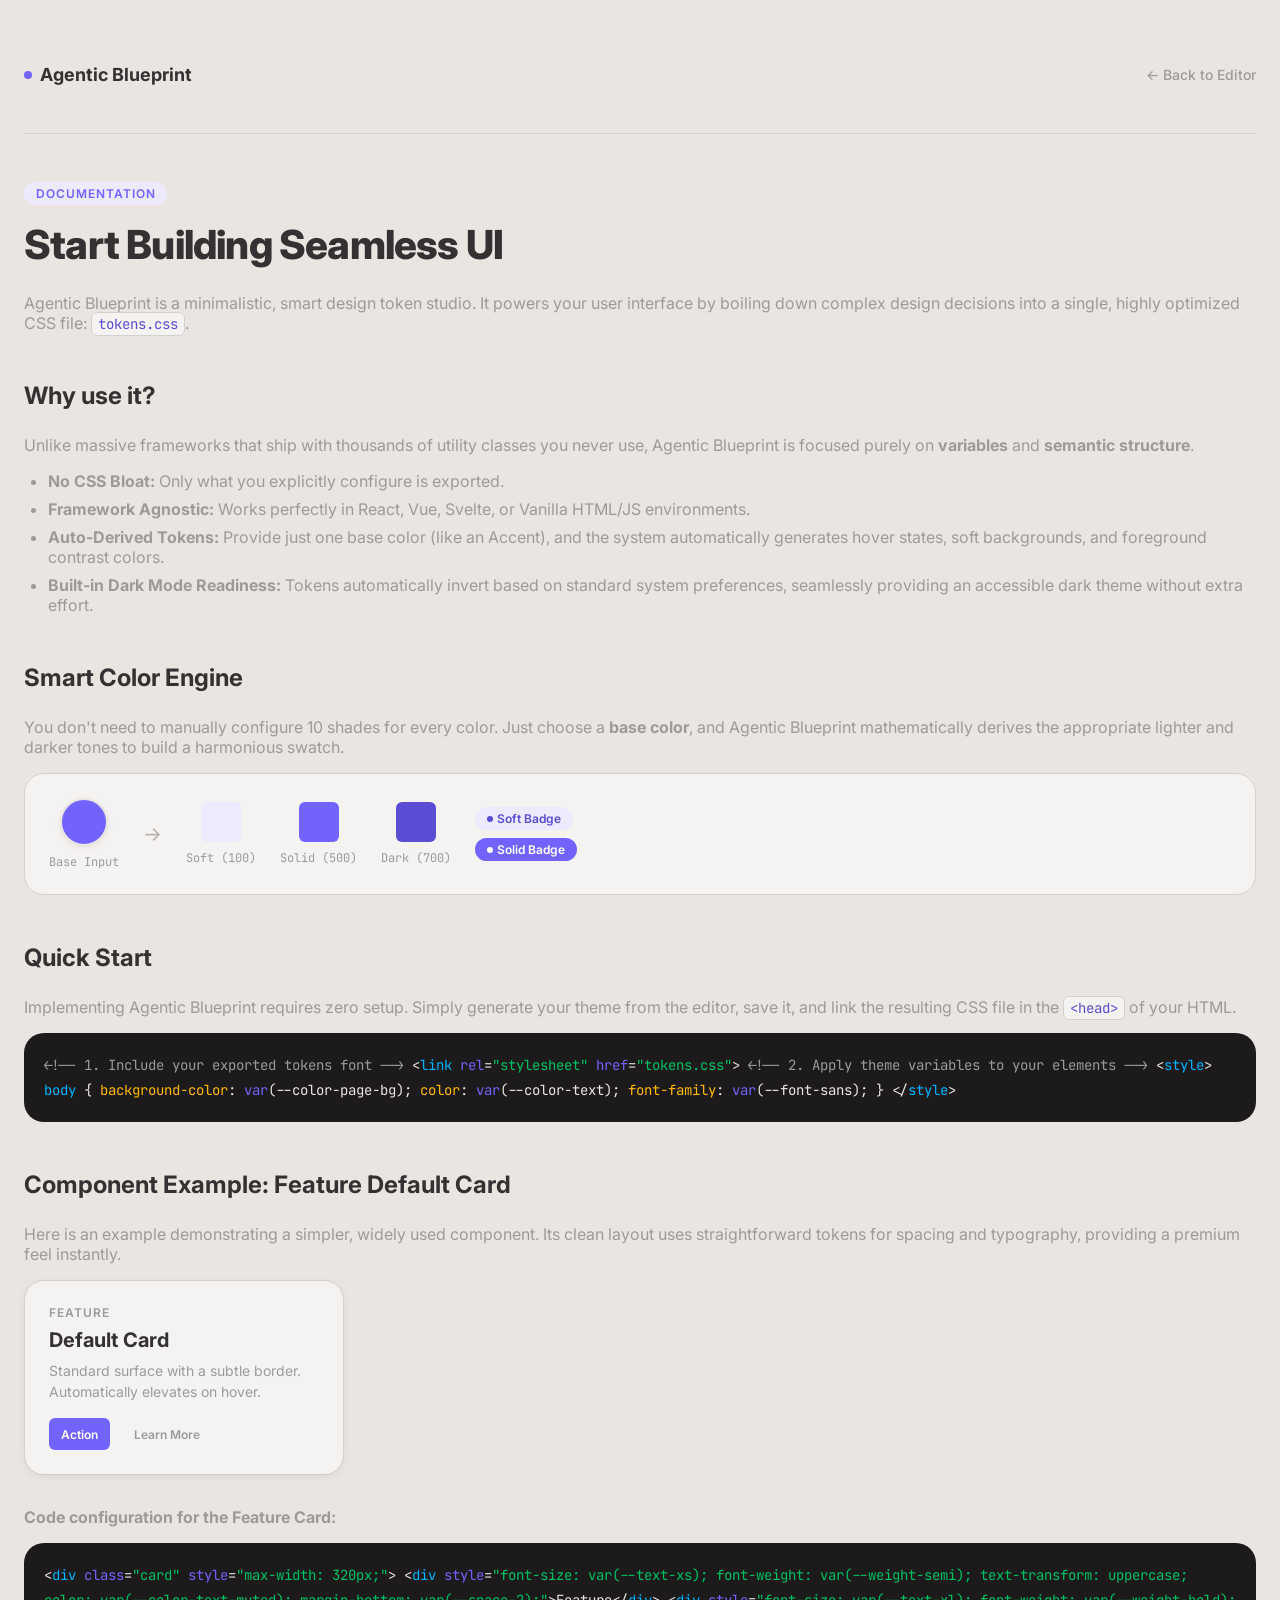
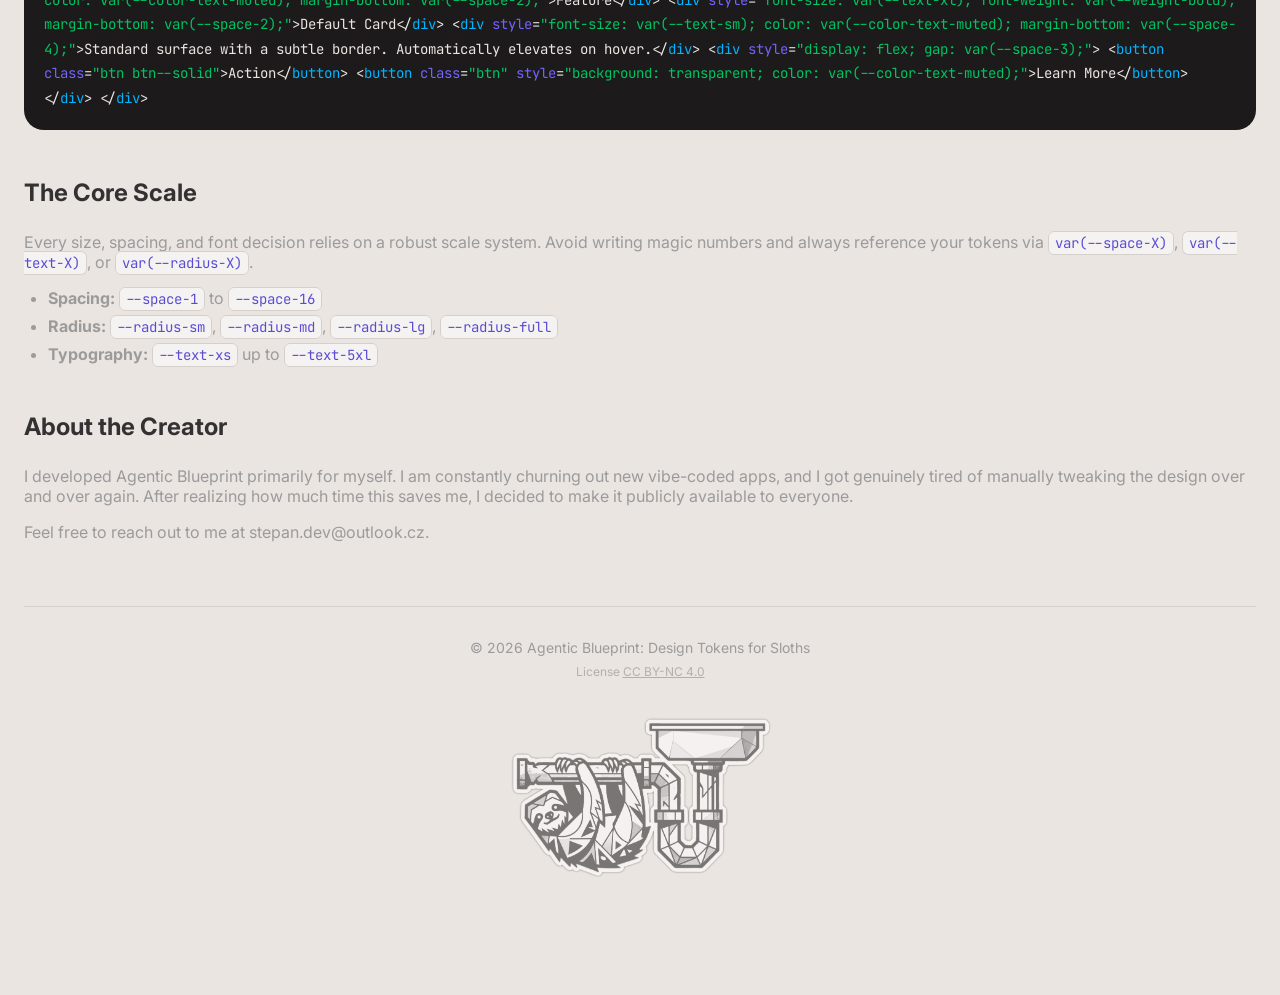
==== docs.html @ 652ee434 "Add files via upload docs" ====
<!DOCTYPE html>
<html lang="en">

<head>
    <meta charset="UTF-8">
    <link rel="icon" type="image/png" href="favicon.png">
    <meta name="viewport" content="width=device-width, initial-scale=1.0">
    <meta name="description"
        content="Official documentation for Agentic Blueprint. Learn how to confidently use tokens and build UI components rapidly.">
    <title>Documentation | Agentic Blueprint</title>
    <link rel="stylesheet" href="tokens.css">
    <link rel="preconnect" href="https://fonts.googleapis.com">
    <link rel="preconnect" href="https://fonts.gstatic.com" crossorigin>
    <link
        href="https://fonts.googleapis.com/css2?family=Inter:wght@400;500;600;700;800&family=JetBrains+Mono:wght@400;500&display=swap"
        rel="stylesheet">
    <style>
        body {
            margin: 0;
            padding: 0;
            background: var(--color-page-bg);
            color: var(--color-text);
            font-family: var(--font-sans);
            line-height: var(--leading-relaxed);
            -webkit-font-smoothing: antialiased;
        }

        .docs-page {
            max-width: var(--size-container-xl, 1200px);
            margin: 0 auto;
            padding: var(--space-10) var(--space-6) var(--space-16);
        }

        /* --- Header nav --- */
        .nav {
            display: flex;
            align-items: center;
            justify-content: space-between;
            padding: var(--space-6) 0 var(--space-12);
            border-bottom: var(--border-thin);
            margin-bottom: var(--space-12);
        }

        .nav__brand {
            font-size: var(--text-lg);
            font-weight: var(--weight-bold);
            display: flex;
            align-items: center;
            gap: var(--space-2);
            color: var(--color-text);
            text-decoration: none;
        }

        .nav__brand-dot {
            width: 8px;
            height: 8px;
            border-radius: 50%;
            background: var(--accent-500);
        }

        .nav__link {
            font-size: var(--text-sm);
            font-weight: var(--weight-medium);
            color: var(--color-text-muted);
            text-decoration: none;
            transition: var(--transition-colors);
        }

        .nav__link:hover {
            color: var(--color-text);
        }

        /* --- Typography --- */
        h1 {
            font-size: var(--text-4xl);
            font-weight: var(--weight-heavy);
            letter-spacing: var(--tracking-tight);
            line-height: var(--leading-tight);
            margin-bottom: var(--space-6);
        }

        h2 {
            font-size: var(--text-2xl);
            font-weight: var(--weight-bold);
            margin-top: var(--space-12);
            margin-bottom: var(--space-4);
            border-bottom: var(--border-light);
            padding-bottom: var(--space-2);
        }

        h3 {
            font-size: var(--text-lg);
            font-weight: var(--weight-semi);
            margin-top: var(--space-8);
            margin-bottom: var(--space-3);
        }

        p {
            font-size: var(--text-base);
            color: var(--color-text-muted);
            margin-bottom: var(--space-4);
        }

        code.inline {
            font-family: var(--font-mono);
            font-size: 0.875em;
            background: var(--color-surface, #F5F3F1);
            border: var(--border-thin);
            color: var(--accent-700);
            padding: 2px 6px;
            border-radius: var(--radius-sm);
        }

        ul {
            padding-left: var(--space-6);
            margin-bottom: var(--space-6);
            color: var(--color-text-muted);
        }

        li {
            margin-bottom: var(--space-2);
        }

        /* --- Code Block --- */
        .code-block {
            background: var(--gray-900, #171616);
            color: var(--gray-200, #EBE5E2);
            padding: var(--space-5);
            border-radius: var(--radius-lg);
            font-family: var(--font-mono);
            font-size: var(--text-sm);
            line-height: var(--leading-loose);
            overflow-x: auto;
            margin-bottom: var(--space-6);
        }

        .code-block .tag {
            color: var(--blue-500, #1461CC);
        }

        .code-block .attr {
            color: var(--accent-500);
        }

        .code-block .str {
            color: var(--green-500, #0E8047);
        }

        .code-block .css-var {
            color: var(--yellow-500, #F59700);
        }

        .code-block .cm {
            color: var(--gray-500, #8A8582);
        }

        /* --- Components --- */
        .card {
            background: var(--color-surface, #F5F3F1);
            border-radius: var(--radius-lg);
            border: var(--card-border-width, 1px) solid var(--card-border-color, var(--color-border));
            padding: var(--space-6);
            margin-bottom: var(--space-8);
            box-shadow: var(--elevation-2);
            transition: transform var(--duration-fast), box-shadow var(--duration-fast);
        }

        .card:hover {
            transform: translateY(-4px);
            box-shadow: var(--elevation-4);
        }

        .btn {
            display: inline-flex;
            align-items: center;
            justify-content: center;
            gap: var(--space-2);
            height: var(--size-btn-h, 40px);
            padding: 0 var(--space-6);
            font-size: var(--text-sm);
            font-weight: var(--weight-semi);
            border: none;
            border-radius: var(--radius-md);
            transition: var(--transition-colors);
            cursor: pointer;
            text-decoration: none;
        }

        .btn--solid {
            background: var(--accent-500);
            color: var(--accent-500-fg, #fff);
        }

        .btn--solid:hover {
            background: var(--accent-700);
            color: var(--accent-700-fg, #fff);
        }

        .badge {
            display: inline-flex;
            align-items: center;
            font-size: var(--text-xs);
            font-weight: var(--weight-semi);
            letter-spacing: var(--tracking-caps);
            text-transform: uppercase;
            color: var(--status-accent-fg);
            background: var(--status-accent-bg);
            padding: var(--space-1) var(--space-3);
            border-radius: var(--radius-full);
            margin-bottom: var(--space-4);
        }

        /* --- Footer --- */
        .footer {
            margin-top: var(--space-16);
            padding-top: var(--space-8);
            border-top: var(--border-thin);
            text-align: center;
        }

        .footer p {
            font-size: var(--text-sm);
            margin-bottom: 0px;
        }
    </style>
</head>

<body>
    <div class="docs-page">
        <!-- Navigation -->
        <nav class="nav">
            <a href="index.html" class="nav__brand">
                <span class="nav__brand-dot"></span> Agentic Blueprint
            </a>
            <a href="index.html" class="nav__link">← Back to Editor</a>
        </nav>

        <!-- Main Content -->
        <main>
            <span class="badge">Documentation</span>
            <h1>Start Building Seamless UI</h1>
            <p>
                Agentic Blueprint is a minimalistic, smart design token studio. It powers your user interface by boiling
                down complex design decisions into a single, highly optimized CSS file: <code
                    class="inline">tokens.css</code>.
            </p>

            <h2>Why use it?</h2>
            <p>Unlike massive frameworks that ship with thousands of utility classes you never use, Agentic Blueprint is
                focused purely on <strong>variables</strong> and <strong>semantic structure</strong>.</p>
            <ul>
                <li><strong>No CSS Bloat:</strong> Only what you explicitly configure is exported.</li>
                <li><strong>Framework Agnostic:</strong> Works perfectly in React, Vue, Svelte, or Vanilla HTML/JS
                    environments.</li>
                <li><strong>Auto-Derived Tokens:</strong> Provide just one base color (like an Accent), and the system
                    automatically generates hover states, soft backgrounds, and foreground contrast colors.</li>
                <li><strong>Built-in Dark Mode Readiness:</strong> Tokens automatically invert based on standard system
                    preferences, seamlessly providing an accessible dark theme without extra effort.</li>
            </ul>

            <h2>Smart Color Engine</h2>
            <p>You don't need to manually configure 10 shades for every color. Just choose a <strong>base
                    color</strong>, and Agentic Blueprint mathematically derives the appropriate lighter and darker
                tones to build a harmonious swatch.</p>

            <div
                style="display: flex; gap: var(--space-6); align-items: center; background: var(--color-surface, #F5F3F1); padding: var(--space-6); border-radius: var(--radius-lg); border: 1px solid var(--color-border); margin-bottom: var(--space-8); flex-wrap: wrap;">
                <div style="text-align: center;">
                    <div
                        style="width: 48px; height: 48px; border-radius: 50%; background: var(--accent-500); border: 2px solid var(--color-page-bg); box-shadow: var(--elevation-2); margin: 0 auto var(--space-2);">
                    </div>
                    <div
                        style="font-size: var(--text-xs); font-family: var(--font-mono); color: var(--color-text-muted);">
                        Base Input</div>
                </div>
                <div style="font-size: var(--text-xl); color: var(--color-text-subtle);">→</div>
                <div style="text-align: center;">
                    <div
                        style="width: 40px; height: 40px; border-radius: var(--radius-sm); background: var(--accent-100); margin: 0 auto var(--space-2);">
                    </div>
                    <div
                        style="font-size: var(--text-xs); font-family: var(--font-mono); color: var(--color-text-muted);">
                        Soft (100)</div>
                </div>
                <div style="text-align: center;">
                    <div
                        style="width: 40px; height: 40px; border-radius: var(--radius-sm); background: var(--accent-500); margin: 0 auto var(--space-2);">
                    </div>
                    <div
                        style="font-size: var(--text-xs); font-family: var(--font-mono); color: var(--color-text-muted);">
                        Solid (500)</div>
                </div>
                <div style="text-align: center;">
                    <div
                        style="width: 40px; height: 40px; border-radius: var(--radius-sm); background: var(--accent-700); margin: 0 auto var(--space-2);">
                    </div>
                    <div
                        style="font-size: var(--text-xs); font-family: var(--font-mono); color: var(--color-text-muted);">
                        Dark (700)</div>
                </div>
                <div
                    style="display: flex; flex-direction: column; justify-content: center; align-items: flex-start; gap: var(--space-2);">
                    <span class="badge"
                        style="background: var(--accent-100); color: var(--accent-700); margin-bottom: 0; text-transform: none; letter-spacing: normal;"><span
                            style="width:6px; height:6px; border-radius:50%; background:currentColor; margin-right:var(--space-1);"></span>Soft
                        Badge</span>
                    <span class="badge"
                        style="background: var(--accent-500); color: var(--accent-500-fg, #fff); margin-bottom: 0; text-transform: none; letter-spacing: normal;"><span
                            style="width:6px; height:6px; border-radius:50%; background:currentColor; margin-right:var(--space-1);"></span>Solid
                        Badge</span>
                </div>
            </div>

            <h2>Quick Start</h2>
            <p>Implementing Agentic Blueprint requires zero setup. Simply generate your theme from the editor, save it,
                and link the resulting CSS file in the <code class="inline">&lt;head&gt;</code> of your HTML.</p>

            <div class="code-block">
                <span class="cm">&lt;!-- 1. Include your exported tokens font --&gt;</span>
                &lt;<span class="tag">link</span> <span class="attr">rel</span>=<span class="str">"stylesheet"</span>
                <span class="attr">href</span>=<span class="str">"tokens.css"</span>&gt;

                <span class="cm">&lt;!-- 2. Apply theme variables to your elements --&gt;</span>
                &lt;<span class="tag">style</span>&gt;
                <span class="tag">body</span> {
                <span class="css-var">background-color</span>: <span class="attr">var</span>(--color-page-bg);
                <span class="css-var">color</span>: <span class="attr">var</span>(--color-text);
                <span class="css-var">font-family</span>: <span class="attr">var</span>(--font-sans);
                }
                &lt;/<span class="tag">style</span>&gt;
            </div>

            <h2>Component Example: Feature Default Card</h2>
            <p>Here is an example demonstrating a simpler, widely used component. Its clean layout uses straightforward
                tokens for spacing and typography, providing a premium feel instantly.</p>

            <div class="card" style="max-width: 320px;">
                <div
                    style="font-size: var(--text-xs); font-weight: var(--weight-semi); text-transform: uppercase; letter-spacing: var(--tracking-caps); color: var(--color-text-muted); margin-bottom: var(--space-2);">
                    Feature</div>
                <div style="font-size: var(--text-xl); font-weight: var(--weight-bold); margin-bottom: var(--space-2);">
                    Default Card</div>
                <div
                    style="font-size: var(--text-sm); color: var(--color-text-muted); margin-bottom: var(--space-4); line-height: var(--leading-normal);">
                    Standard surface with a subtle border. Automatically elevates on hover.</div>
                <div style="display: flex; gap: var(--space-3); align-items: center;">
                    <button class="btn btn--solid"
                        style="height: var(--size-sm, 32px); padding: 0 var(--space-3); font-size: var(--text-xs); border-radius: var(--radius-sm);">Action</button>
                    <button class="btn"
                        style="height: var(--size-sm, 32px); padding: 0 var(--space-3); font-size: var(--text-xs); border-radius: var(--radius-sm); background: transparent; color: var(--color-text-muted);">Learn
                        More</button>
                </div>
            </div>

            <p><strong>Code configuration for the Feature Card:</strong></p>
            <div class="code-block">
                &lt;<span class="tag">div</span> <span class="attr">class</span>=<span class="str">"card"</span> <span
                    class="attr">style</span>=<span class="str">"max-width: 320px;"</span>&gt;
                &lt;<span class="tag">div</span> <span class="attr">style</span>=<span class="str">"font-size:
                    var(--text-xs); font-weight: var(--weight-semi); text-transform: uppercase; color:
                    var(--color-text-muted); margin-bottom: var(--space-2);"</span>&gt;Feature&lt;/<span
                    class="tag">div</span>&gt;
                &lt;<span class="tag">div</span> <span class="attr">style</span>=<span class="str">"font-size:
                    var(--text-xl); font-weight: var(--weight-bold); margin-bottom: var(--space-2);"</span>&gt;Default
                Card&lt;/<span class="tag">div</span>&gt;
                &lt;<span class="tag">div</span> <span class="attr">style</span>=<span class="str">"font-size:
                    var(--text-sm); color: var(--color-text-muted); margin-bottom: var(--space-4);"</span>&gt;Standard
                surface with a subtle border. Automatically elevates on hover.&lt;/<span class="tag">div</span>&gt;
                &lt;<span class="tag">div</span> <span class="attr">style</span>=<span class="str">"display: flex; gap:
                    var(--space-3);"</span>&gt;
                &lt;<span class="tag">button</span> <span class="attr">class</span>=<span class="str">"btn
                    btn--solid"</span>&gt;Action&lt;/<span class="tag">button</span>&gt;
                &lt;<span class="tag">button</span> <span class="attr">class</span>=<span class="str">"btn"</span> <span
                    class="attr">style</span>=<span class="str">"background: transparent; color:
                    var(--color-text-muted);"</span>&gt;Learn More&lt;/<span class="tag">button</span>&gt;
                &lt;/<span class="tag">div</span>&gt;
                &lt;/<span class="tag">div</span>&gt;
            </div>

            <h2>The Core Scale</h2>
            <p>Every size, spacing, and font decision relies on a robust scale system. Avoid writing magic numbers and
                always reference your tokens via <code class="inline">var(--space-X)</code>, <code
                    class="inline">var(--text-X)</code>, or <code class="inline">var(--radius-X)</code>.</p>
            <ul>
                <li><strong>Spacing:</strong> <code class="inline">--space-1</code> to <code
                        class="inline">--space-16</code></li>
                <li><strong>Radius:</strong> <code class="inline">--radius-sm</code>, <code
                        class="inline">--radius-md</code>, <code class="inline">--radius-lg</code>, <code
                        class="inline">--radius-full</code></li>
                <li><strong>Typography:</strong> <code class="inline">--text-xs</code> up to <code
                        class="inline">--text-5xl</code></li>
            </ul>

            <h2>About the Creator</h2>
            <p>I developed Agentic Blueprint primarily for myself. I am constantly churning out new vibe-coded apps, and
                I got genuinely tired of manually tweaking the design over and over again. After realizing how much time
                this saves me, I decided to make it publicly available to everyone.</p>
            <p>Feel free to reach out to me at <a href="mailto:stepan.dev@outlook.cz">stepan.dev@outlook.cz</a>.</p>
        </main>

        <footer class="footer">
            <p>&copy; 2026 Agentic Blueprint: Design Tokens for Sloths</p>
            <p style="font-size: var(--text-xs); color: var(--color-text-subtle); margin-top: var(--space-2);">
                License <a href="https://creativecommons.org/licenses/by-nc/4.0/"
                    style="color: inherit; text-decoration: underline;">CC BY-NC 4.0</a>
            </p>
        </footer>

        <div
            style="display: flex; justify-content: center; align-items: center; padding: var(--space-8) 0 var(--space-12); opacity: 0.5;">
            <img src="logo_sticker.png" alt="Branding Logo"
                style="width: auto; max-width: 275px; height: auto; filter: grayscale(1);">
        </div>
    </div>
</body>

</html>
---- tokens.css ----
/* ============================================================
   tokens.css — Universal Design Token System v3.0
   ============================================================
   Single source of truth for every visual decision.
   Production-ready. Import this file first, then build on top.
   
   Structure:
     1. Color Primitives (neutral scale + accent + status)
     2. Semantic Colors (surfaces, text, borders)
     3. Interactive States (CTA, secondary, destructive, ghost)
     4. Status Variants (semantic: success, warning, error, info)
     5. Disabled States
     6. Typography
     7. Spacing (4px base grid)
     8. Geometry (radius, shadows, borders, elevation)
     9. Motion & Transitions
    10. Z-Index Scale
    11. Focus & Accessibility
    12. Size Scale (sm, md, lg)
    13. Containers
   ============================================================ */

:root {

  /* ==========================================================
     1. COLOR PRIMITIVES
     ========================================================== */

  /* Neutrals (warm-tinted, auto-derived from page background) */
  --gray-50:  #FAFAF9;
  --gray-100: #F5F3F1;
  --gray-200: #EBE5E2;
  --gray-300: #D6D0CD;
  --gray-400: #B5AFAC;
  --gray-500: #9B9B9B;
  --gray-600: #706D6C;
  --gray-700: #524F4E;
  --gray-800: #343132;
  --gray-900: #1C1A1B;

  /* Brand / Accent (auto-derived: 100 = tint, 500 = base, 700 = shade) */
  --accent-500: #7263FF;   --accent-100: #EEEAFD;   --accent-700: #5A4DD4;

  /* Status Primitives (auto-derived from base 500) */
  --blue-500:   #00B4FF;   --blue-100:   #E4F4FD;   --blue-700:   #0090CC;
  --green-500:  #00C461;   --green-100:  #E8F7EC;   --green-700:  #00994D;
  --yellow-500: #FFB905;   --yellow-100: #FFF8EB;   --yellow-700: #CC9400;
  --red-500:    #FF564A;   --red-100:    #FDF3F4;   --red-700:    #D63A30;

  /* ==========================================================
     2. SEMANTIC COLORS
     ========================================================== */

  /* Surfaces */
  --color-page-bg:        var(--gray-200);
  --color-surface:        var(--gray-100);
  --color-surface-raised: var(--gray-50);
  --color-surface-sunken: var(--gray-300);
  --color-overlay:        rgba(28, 26, 27, 0.45);

  /* Text — hierarchy: text > muted > subtle > disabled */
  --color-text:          var(--gray-800);
  --color-text-muted:    var(--gray-500);
  --color-text-subtle:   var(--gray-400);
  --color-text-disabled: var(--gray-400);
  --color-text-invert:   var(--gray-50);

  /* Borders — scale: light < default < strong */
  --color-border:        var(--gray-300);
  --color-border-light:  var(--gray-200);
  --color-border-strong: var(--gray-400);
  --color-border-focus:  var(--accent-500);

  /* ==========================================================
     3. INTERACTIVE STATES
     ========================================================== */

  /* Primary (CTA) — default / hover / active / disabled */
  --cta-bg:           var(--accent-100);
  --cta-fg:           var(--accent-500);
  --cta-hover-bg:     var(--accent-500);
  --cta-hover-fg:     var(--gray-50);
  --cta-active-bg:    var(--accent-700);
  --cta-active-fg:    var(--gray-50);
  --cta-disabled-bg:  var(--gray-200);
  --cta-disabled-fg:  var(--gray-400);

  /* Secondary — default / hover / active / disabled */
  --secondary-bg:           var(--gray-100);
  --secondary-fg:           var(--gray-800);
  --secondary-hover-bg:     var(--gray-300);
  --secondary-hover-fg:     var(--gray-800);
  --secondary-active-bg:    var(--gray-400);
  --secondary-active-fg:    var(--gray-900);
  --secondary-disabled-bg:  var(--gray-200);
  --secondary-disabled-fg:  var(--gray-400);

  /* Destructive — default / hover / active / disabled */
  --destructive-bg:           var(--red-100);
  --destructive-fg:           var(--red-500);
  --destructive-hover-bg:     var(--red-500);
  --destructive-hover-fg:     var(--gray-50);
  --destructive-active-bg:    var(--red-700);
  --destructive-active-fg:    var(--gray-50);
  --destructive-disabled-bg:  var(--gray-200);
  --destructive-disabled-fg:  var(--gray-400);

  /* Ghost — default / hover / active / disabled */
  --ghost-bg:           transparent;
  --ghost-fg:           var(--gray-600);
  --ghost-hover-bg:     var(--gray-200);
  --ghost-hover-fg:     var(--gray-800);
  --ghost-active-bg:    var(--gray-300);
  --ghost-active-fg:    var(--gray-900);
  --ghost-disabled-bg:  transparent;
  --ghost-disabled-fg:  var(--gray-400);

  /* Interactive surface (for table row hover, list hover etc.) */
  --color-hover-surface: var(--gray-100);

  /* ==========================================================
     4. STATUS VARIANTS (semantic naming)
     ========================================================== */

  /* Info */
  --color-info:         var(--blue-500);
  --color-info-soft:    var(--blue-100);
  --status-info-bg:     var(--blue-100);
  --status-info-fg:     var(--blue-500);

  /* Success */
  --color-success:      var(--green-500);
  --color-success-soft: var(--green-100);
  --status-success-bg:  var(--green-100);
  --status-success-fg:  var(--green-500);

  /* Warning */
  --color-warning:      var(--yellow-500);
  --color-warning-soft: var(--yellow-100);
  --status-warning-bg:  var(--yellow-100);
  --status-warning-fg:  var(--yellow-500);

  /* Error */
  --color-error:        var(--red-500);
  --color-error-soft:   var(--red-100);
  --status-error-bg:    var(--red-100);
  --status-error-fg:    var(--red-500);

  /* Accent (brand status) */
  --status-accent-bg:   var(--accent-100);
  --status-accent-fg:   var(--accent-500);

  /* Neutral status */
  --status-neutral-bg:  var(--gray-200);
  --status-neutral-fg:  var(--gray-700);

  /* ==========================================================
     5. DISABLED STATES (global)
     ========================================================== */

  --disabled-bg:      var(--gray-200);
  --disabled-fg:      var(--gray-400);
  --disabled-border:  var(--gray-300);
  --disabled-opacity: 0.5;

  /* ==========================================================
     6. TYPOGRAPHY
     ========================================================== */

  --font-sans:  'Inter', system-ui, -apple-system, sans-serif;
  --font-mono:  'JetBrains Mono', 'Fira Code', ui-monospace, monospace;

  /* Scale (modular — ~1.25 ratio) */
  --text-xs:      0.75rem;   /* 12px */
  --text-sm:      0.875rem;  /* 14px */
  --text-base:    1rem;      /* 16px */
  --text-lg:      1.125rem;  /* 18px */
  --text-xl:      1.25rem;   /* 20px */
  --text-2xl:     1.5rem;    /* 24px */
  --text-3xl:     2rem;      /* 32px */
  --text-4xl:     2.5rem;    /* 40px */
  --text-5xl:     3.5rem;    /* 56px */

  /* Line-heights */
  --leading-tight:  1.2;
  --leading-normal: 1.5;
  --leading-loose:  1.75;

  /* Weights */
  --weight-normal: 400;
  --weight-medium: 500;
  --weight-semi:   600;
  --weight-bold:   700;
  --weight-heavy:  800;

  /* Letter-spacing */
  --tracking-tight:  -0.02em;
  --tracking-normal:  0;
  --tracking-wide:    0.04em;
  --tracking-caps:    0.08em;

  /* ==========================================================
     7. SPACING (4px base grid system)
     ========================================================== */

  --space-0:  0px;
  --space-px: 1px;
  --space-1:  4px;    /* 1 unit */
  --space-2:  8px;    /* 2 units */
  --space-3:  12px;   /* 3 units */
  --space-4:  16px;   /* 4 units */
  --space-5:  20px;   /* 5 units */
  --space-6:  24px;   /* 6 units */
  --space-8:  32px;   /* 8 units */
  --space-10: 40px;   /* 10 units */
  --space-12: 48px;   /* 12 units */
  --space-16: 64px;   /* 16 units */
  --space-20: 80px;   /* 20 units */

  /* ==========================================================
     8. GEOMETRY
     ========================================================== */

  /* Border-radius */
  --radius-sm:   6px;
  --radius-md:   12px;
  --radius-lg:   20px;
  --radius-xl:   28px;
  --radius-full: 999px;

  /* Border widths */
  --border-width-thin:   1px;
  --border-width-medium: 2px;
  --border-width-thick:  3px;

  /* Composed borders */
  --border-thin:   var(--border-width-thin) solid var(--color-border);
  --border-light:  var(--border-width-thin) solid var(--color-border-light);
  --border-strong: var(--border-width-thin) solid var(--color-border-strong);

  /* Card borders */
  --card-border-width: 1px;
  --card-border-color: var(--color-border);

  /* Shadows (raw) */
  --shadow-xs:  0 1px 2px rgba(52,49,50,0.05);
  --shadow-sm:  0 2px 6px rgba(52,49,50,0.07);
  --shadow-md:  0 4px 12px rgba(52,49,50,0.08);
  --shadow-lg:  0 10px 30px rgba(52,49,50,0.10);
  --shadow-xl:  0 20px 40px rgba(52,49,50,0.12);

  /* Semantic elevation (maps to shadows) */
  --elevation-0: none;                      /* flush   — flat cards, sunken */
  --elevation-1: var(--shadow-xs);          /* resting — default cards      */
  --elevation-2: var(--shadow-sm);          /* raised  — raised cards       */
  --elevation-3: var(--shadow-md);          /* hover   — card hover         */
  --elevation-4: var(--shadow-lg);          /* overlay — dropdowns, popover */
  --elevation-5: var(--shadow-xl);          /* modal   — dialogs, modals    */

  /* ==========================================================
     9. MOTION & TRANSITIONS
     ========================================================== */

  --duration-instant: 0ms;
  --duration-fast:    120ms;
  --duration-normal:  200ms;
  --duration-slow:    350ms;
  --ease-default:     cubic-bezier(0.4, 0, 0.2, 1);
  --ease-spring:      cubic-bezier(0.34, 1.56, 0.64, 1);
  --ease-in:          cubic-bezier(0.4, 0, 1, 1);
  --ease-out:         cubic-bezier(0, 0, 0.2, 1);

  --transition-colors:    color var(--duration-normal) var(--ease-default),
                          background-color var(--duration-normal) var(--ease-default),
                          border-color var(--duration-normal) var(--ease-default);
  --transition-opacity:   opacity var(--duration-normal) var(--ease-default);
  --transition-transform: transform var(--duration-normal) var(--ease-default);
  --transition-shadow:    box-shadow var(--duration-normal) var(--ease-default);
  --transition-all:       all var(--duration-normal) var(--ease-default);

  /* ==========================================================
     10. Z-INDEX SCALE
     ========================================================== */

  /* Usage hierarchy (enforced):
     base    → default content flow
     raised  → sticky elements, cards on hover
     dropdown→ dropdowns, popovers, select menus
     sticky  → sticky headers, sidebars
     overlay → overlay backdrop
     modal   → modal dialogs
     toast   → toast notifications (always on top) */
  --z-base:     0;
  --z-raised:   10;
  --z-dropdown: 100;
  --z-sticky:   200;
  --z-overlay:  300;
  --z-modal:    400;
  --z-toast:    500;

  /* ==========================================================
     11. FOCUS & ACCESSIBILITY
     ========================================================== */

  --focus-ring:       0 0 0 2px var(--accent-500);
  --focus-ring-inset: inset 0 0 0 2px var(--accent-500);
  --focus-ring-error: 0 0 0 2px var(--color-error);

  /* ==========================================================
     12. SIZE SCALE (component sizing: sm, md, lg)
     ========================================================== */

  --size-sm:  32px;   /* compact buttons, inputs */
  --size-md:  44px;   /* default buttons, inputs (touch target) */
  --size-lg:  52px;   /* large buttons, inputs  */

  --size-input-h:  var(--size-md);
  --size-btn-h:    var(--size-md);
  --size-icon-sm:  16px;
  --size-icon:     20px;
  --size-icon-lg:  24px;
  --size-avatar-sm: 28px;
  --size-avatar:    40px;
  --size-avatar-lg: 56px;

  /* ==========================================================
     13. CONTAINERS
     ========================================================== */

  --size-container-sm: 640px;
  --size-container-md: 768px;
  --size-container-lg: 1024px;
  --size-container-xl: 1280px;
}


/* ============================================================
   GLOBAL RESET
   ============================================================ */

html {
  font-size: 16px;
  box-sizing: border-box;
  -webkit-text-size-adjust: 100%;
  scroll-behavior: smooth;
  scroll-padding-top: 40px;
}

*, *::before, *::after {
  box-sizing: inherit;
  margin: 0;
  padding: 0;
}

body {
  font-family: var(--font-sans);
  font-size: var(--text-base);
  font-weight: var(--weight-normal);
  line-height: var(--leading-normal);
  color: var(--color-text);
  background-color: var(--color-page-bg);
  -webkit-font-smoothing: antialiased;
  -moz-osx-font-smoothing: grayscale;
}

img, video, svg { display: block; max-width: 100%; }
a { color: inherit; text-decoration: none; }
button { cursor: pointer; font: inherit; }
input, textarea, select { font: inherit; }

/* Focus-visible for keyboard navigation only */
:focus-visible {
  outline: none;
  box-shadow: var(--focus-ring);
}

:focus:not(:focus-visible) {
  outline: none;
}
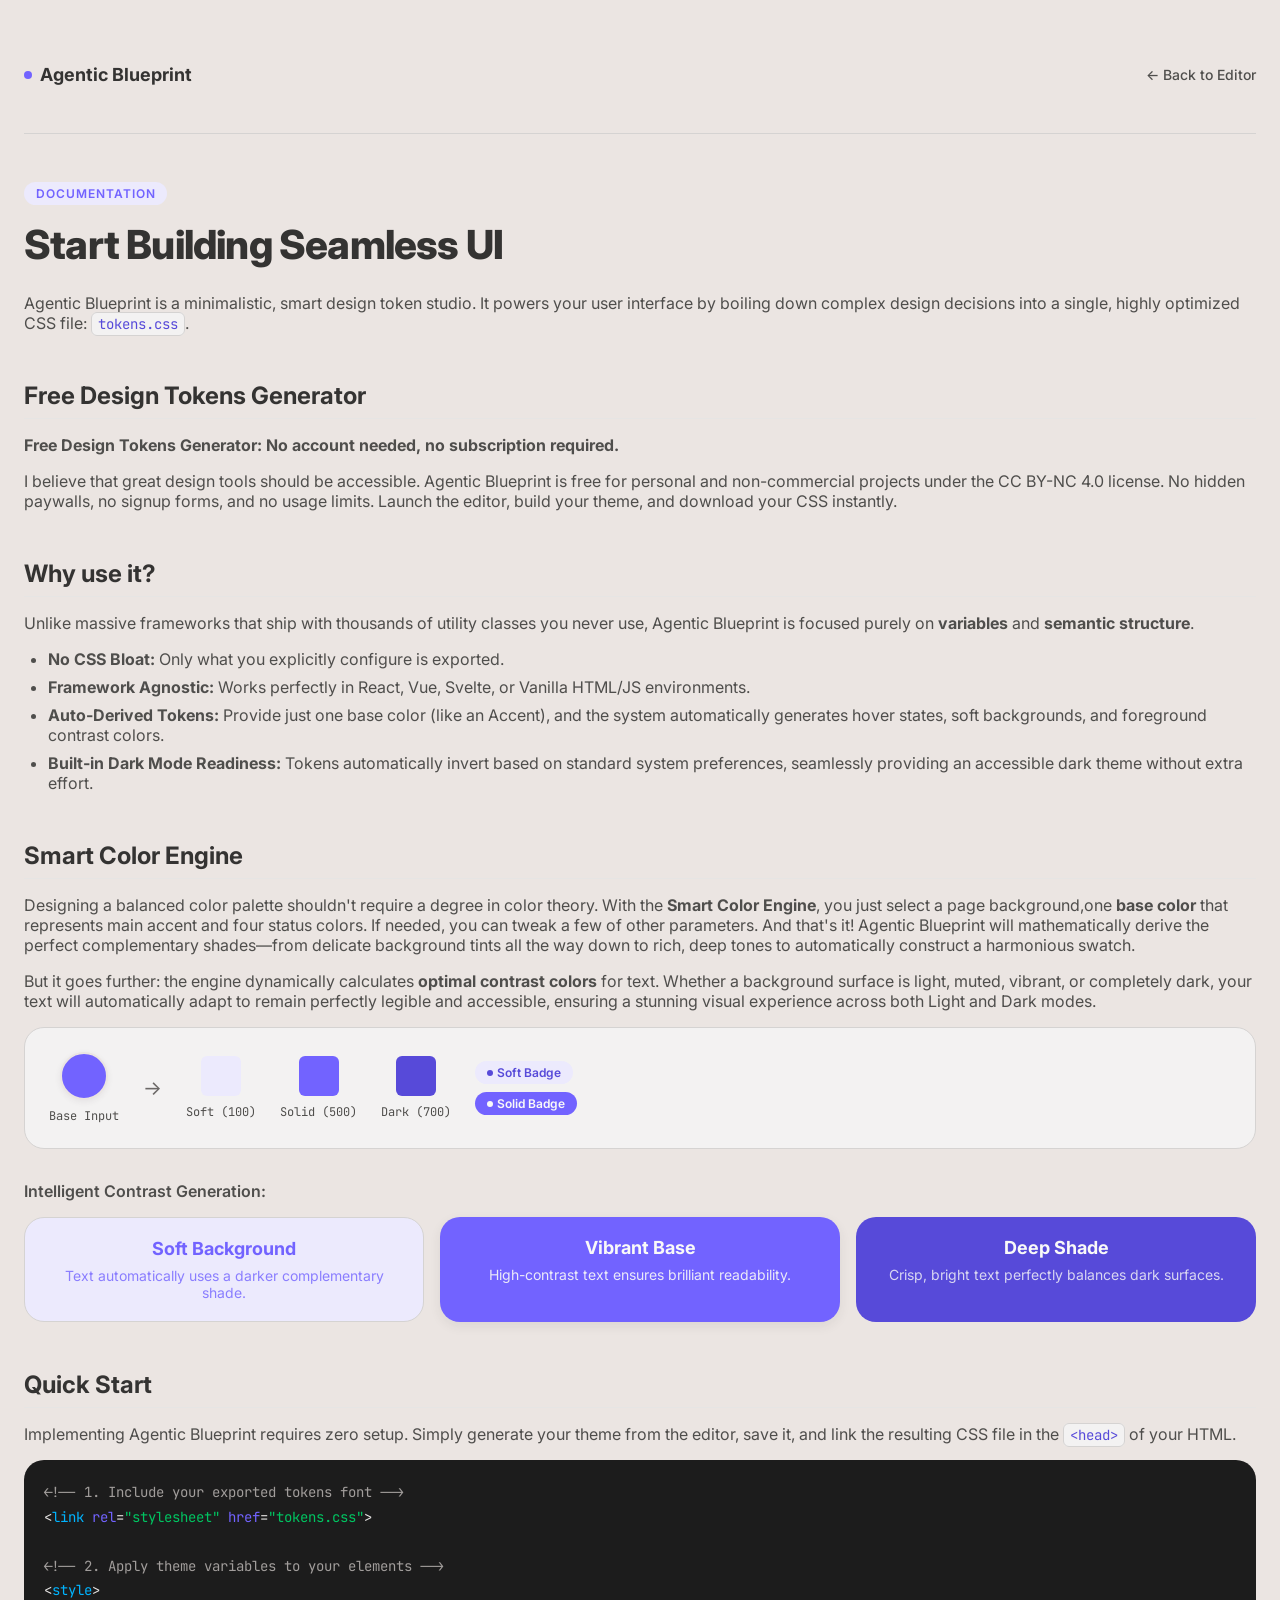
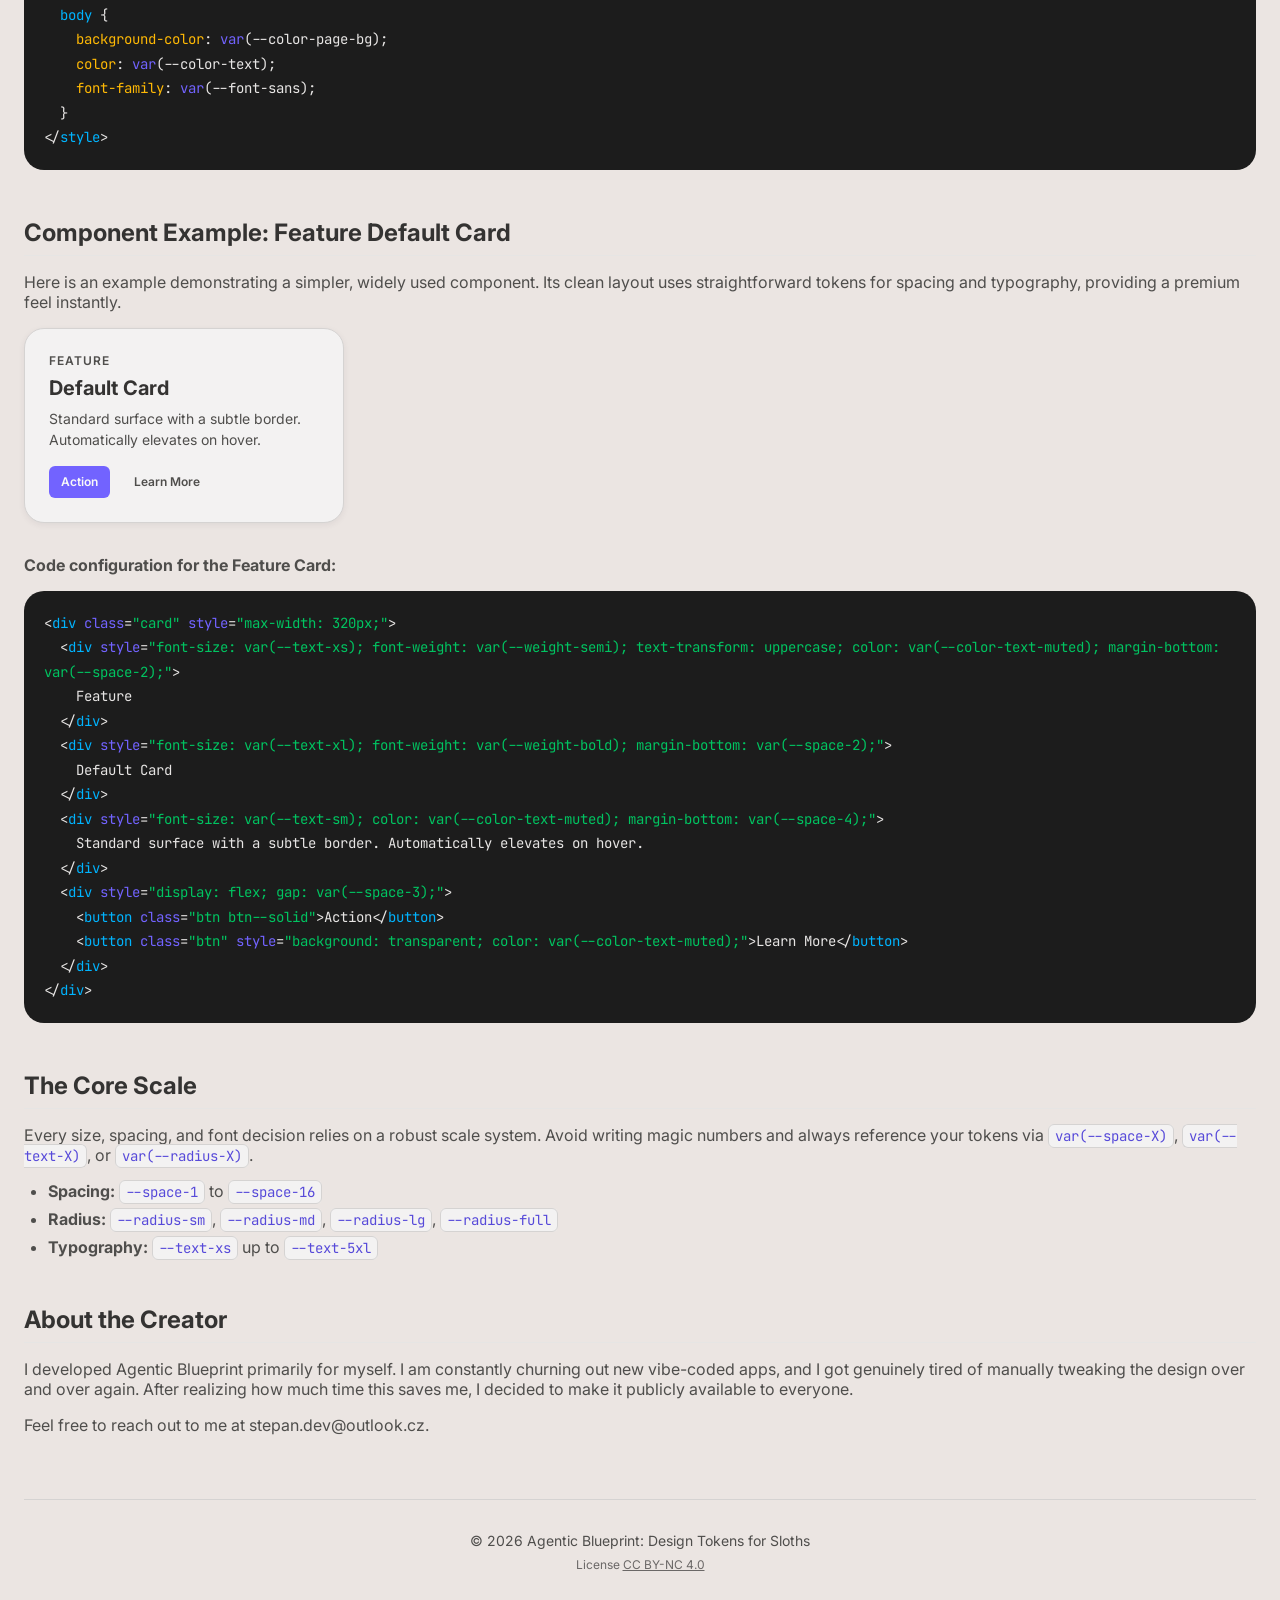
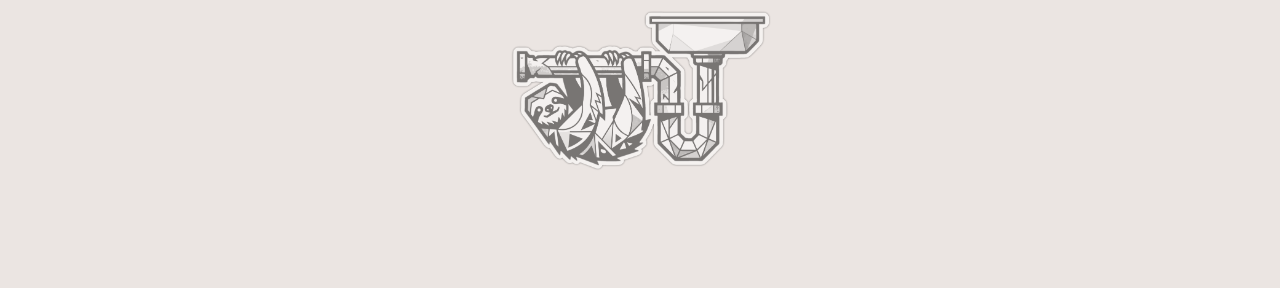
==== commit 5d46aabd: "Add files via upload updated docs to be more extensive, updated main page to clearly state that this" ====
--- a/docs.html
+++ b/docs.html
@@ -132,6 +132,7 @@
             line-height: var(--leading-loose);
             overflow-x: auto;
             margin-bottom: var(--space-6);
+            white-space: pre-wrap;
         }
 
         .code-block .tag {
@@ -245,6 +246,15 @@
                     class="inline">tokens.css</code>.
             </p>
 
+            <h2 id="free">Free Design Tokens Generator</h2>
+            <p>
+                <strong>Free Design Tokens Generator: No account needed, no subscription required.</strong>
+            </p>
+            <p>
+                I believe that great design tools should be accessible. Agentic Blueprint is free for personal and non-commercial projects under the CC BY-NC 4.0 license.
+                No hidden paywalls, no signup forms, and no usage limits. Launch the editor, build your theme, and download your CSS instantly.
+            </p>
+
             <h2>Why use it?</h2>
             <p>Unlike massive frameworks that ship with thousands of utility classes you never use, Agentic Blueprint is
                 focused purely on <strong>variables</strong> and <strong>semantic structure</strong>.</p>
@@ -259,9 +269,19 @@
             </ul>
 
             <h2>Smart Color Engine</h2>
-            <p>You don't need to manually configure 10 shades for every color. Just choose a <strong>base
-                    color</strong>, and Agentic Blueprint mathematically derives the appropriate lighter and darker
-                tones to build a harmonious swatch.</p>
+            <p>
+                Designing a balanced color palette shouldn't require a degree in color theory. With the <b>Smart Color
+                Engine</b>, you just select a page background,one <strong>base color</strong> that represents main
+                accent and four status colors. If needed, you can tweak a few of other parameters. And that's it!
+                Agentic Blueprint will mathematically derive the perfect complementary shades—from delicate background
+                tints all the way down to rich, deep tones to automatically construct a harmonious swatch.
+            </p>
+            <p>
+                But it goes further: the engine dynamically calculates <strong>optimal contrast colors</strong> for
+                text. Whether a background surface is light, muted, vibrant, or completely dark, your text will
+                automatically adapt to remain perfectly legible and accessible, ensuring a stunning visual experience
+                across both Light and Dark modes.
+            </p>
 
             <div
                 style="display: flex; gap: var(--space-6); align-items: center; background: var(--color-surface, #F5F3F1); padding: var(--space-6); border-radius: var(--radius-lg); border: 1px solid var(--color-border); margin-bottom: var(--space-8); flex-wrap: wrap;">
@@ -311,24 +331,46 @@
                 </div>
             </div>
 
+            <p style="font-weight: var(--weight-semi); margin-bottom: var(--space-4);">Intelligent Contrast Generation:
+            </p>
+            <div
+                style="display: grid; grid-template-columns: repeat(auto-fit, minmax(180px, 1fr)); gap: var(--space-4); margin-bottom: var(--space-8);">
+                <div
+                    style="background: var(--accent-100); color: var(--accent-100-fg, var(--accent-800)); padding: var(--space-5); border-radius: var(--radius-lg); display: flex; flex-direction: column; gap: var(--space-2); text-align: center; border: 1px solid var(--color-border, transparent);">
+                    <div style="font-weight: var(--weight-bold); font-size: var(--text-lg);">Soft Background</div>
+                    <div style="font-size: var(--text-sm); opacity: 0.8;">Text automatically uses a darker complementary
+                        shade.</div>
+                </div>
+                <div
+                    style="background: var(--accent-500); color: var(--accent-500-fg, #fff); padding: var(--space-5); border-radius: var(--radius-lg); display: flex; flex-direction: column; gap: var(--space-2); text-align: center; box-shadow: var(--elevation-3);">
+                    <div style="font-weight: var(--weight-bold); font-size: var(--text-lg);">Vibrant Base</div>
+                    <div style="font-size: var(--text-sm); opacity: 0.9;">High-contrast text ensures brilliant
+                        readability.</div>
+                </div>
+                <div
+                    style="background: var(--accent-700); color: var(--accent-700-fg, #fff); padding: var(--space-5); border-radius: var(--radius-lg); display: flex; flex-direction: column; gap: var(--space-2); text-align: center;">
+                    <div style="font-weight: var(--weight-bold); font-size: var(--text-lg);">Deep Shade</div>
+                    <div style="font-size: var(--text-sm); opacity: 0.8;">Crisp, bright text perfectly balances dark
+                        surfaces.</div>
+                </div>
+            </div>
+
             <h2>Quick Start</h2>
             <p>Implementing Agentic Blueprint requires zero setup. Simply generate your theme from the editor, save it,
                 and link the resulting CSS file in the <code class="inline">&lt;head&gt;</code> of your HTML.</p>
 
-            <div class="code-block">
-                <span class="cm">&lt;!-- 1. Include your exported tokens font --&gt;</span>
-                &lt;<span class="tag">link</span> <span class="attr">rel</span>=<span class="str">"stylesheet"</span>
-                <span class="attr">href</span>=<span class="str">"tokens.css"</span>&gt;
-
-                <span class="cm">&lt;!-- 2. Apply theme variables to your elements --&gt;</span>
-                &lt;<span class="tag">style</span>&gt;
-                <span class="tag">body</span> {
-                <span class="css-var">background-color</span>: <span class="attr">var</span>(--color-page-bg);
-                <span class="css-var">color</span>: <span class="attr">var</span>(--color-text);
-                <span class="css-var">font-family</span>: <span class="attr">var</span>(--font-sans);
-                }
-                &lt;/<span class="tag">style</span>&gt;
-            </div>
+            <div class="code-block"><span class="cm">&lt;!-- 1. Include your exported tokens font --&gt;</span>
+&lt;<span class="tag">link</span> <span class="attr">rel</span>=<span class="str">"stylesheet"</span> <span class="attr">href</span>=<span class="str">"tokens.css"</span>&gt;
+
+<span class="cm">&lt;!-- 2. Apply theme variables to your elements --&gt;</span>
+&lt;<span class="tag">style</span>&gt;
+  <span class="tag">body</span> {
+    <span class="css-var">background-color</span>: <span class="attr">var</span>(--color-page-bg);
+    <span class="css-var">color</span>: <span class="attr">var</span>(--color-text);
+    <span class="css-var">font-family</span>: <span class="attr">var</span>(--font-sans);
+  }
+&lt;/<span class="tag">style</span>&gt;</div>
+
 
             <h2>Component Example: Feature Default Card</h2>
             <p>Here is an example demonstrating a simpler, widely used component. Its clean layout uses straightforward
@@ -353,29 +395,22 @@
             </div>
 
             <p><strong>Code configuration for the Feature Card:</strong></p>
-            <div class="code-block">
-                &lt;<span class="tag">div</span> <span class="attr">class</span>=<span class="str">"card"</span> <span
-                    class="attr">style</span>=<span class="str">"max-width: 320px;"</span>&gt;
-                &lt;<span class="tag">div</span> <span class="attr">style</span>=<span class="str">"font-size:
-                    var(--text-xs); font-weight: var(--weight-semi); text-transform: uppercase; color:
-                    var(--color-text-muted); margin-bottom: var(--space-2);"</span>&gt;Feature&lt;/<span
-                    class="tag">div</span>&gt;
-                &lt;<span class="tag">div</span> <span class="attr">style</span>=<span class="str">"font-size:
-                    var(--text-xl); font-weight: var(--weight-bold); margin-bottom: var(--space-2);"</span>&gt;Default
-                Card&lt;/<span class="tag">div</span>&gt;
-                &lt;<span class="tag">div</span> <span class="attr">style</span>=<span class="str">"font-size:
-                    var(--text-sm); color: var(--color-text-muted); margin-bottom: var(--space-4);"</span>&gt;Standard
-                surface with a subtle border. Automatically elevates on hover.&lt;/<span class="tag">div</span>&gt;
-                &lt;<span class="tag">div</span> <span class="attr">style</span>=<span class="str">"display: flex; gap:
-                    var(--space-3);"</span>&gt;
-                &lt;<span class="tag">button</span> <span class="attr">class</span>=<span class="str">"btn
-                    btn--solid"</span>&gt;Action&lt;/<span class="tag">button</span>&gt;
-                &lt;<span class="tag">button</span> <span class="attr">class</span>=<span class="str">"btn"</span> <span
-                    class="attr">style</span>=<span class="str">"background: transparent; color:
-                    var(--color-text-muted);"</span>&gt;Learn More&lt;/<span class="tag">button</span>&gt;
-                &lt;/<span class="tag">div</span>&gt;
-                &lt;/<span class="tag">div</span>&gt;
-            </div>
+            <div class="code-block">&lt;<span class="tag">div</span> <span class="attr">class</span>=<span class="str">"card"</span> <span class="attr">style</span>=<span class="str">"max-width: 320px;"</span>&gt;
+  &lt;<span class="tag">div</span> <span class="attr">style</span>=<span class="str">"font-size: var(--text-xs); font-weight: var(--weight-semi); text-transform: uppercase; color: var(--color-text-muted); margin-bottom: var(--space-2);"</span>&gt;
+    Feature
+  &lt;/<span class="tag">div</span>&gt;
+  &lt;<span class="tag">div</span> <span class="attr">style</span>=<span class="str">"font-size: var(--text-xl); font-weight: var(--weight-bold); margin-bottom: var(--space-2);"</span>&gt;
+    Default Card
+  &lt;/<span class="tag">div</span>&gt;
+  &lt;<span class="tag">div</span> <span class="attr">style</span>=<span class="str">"font-size: var(--text-sm); color: var(--color-text-muted); margin-bottom: var(--space-4);"</span>&gt;
+    Standard surface with a subtle border. Automatically elevates on hover.
+  &lt;/<span class="tag">div</span>&gt;
+  &lt;<span class="tag">div</span> <span class="attr">style</span>=<span class="str">"display: flex; gap: var(--space-3);"</span>&gt;
+    &lt;<span class="tag">button</span> <span class="attr">class</span>=<span class="str">"btn btn--solid"</span>&gt;Action&lt;/<span class="tag">button</span>&gt;
+    &lt;<span class="tag">button</span> <span class="attr">class</span>=<span class="str">"btn"</span> <span class="attr">style</span>=<span class="str">"background: transparent; color: var(--color-text-muted);"</span>&gt;Learn More&lt;/<span class="tag">button</span>&gt;
+  &lt;/<span class="tag">div</span>&gt;
+&lt;/<span class="tag">div</span>&gt;</div>
+
 
             <h2>The Core Scale</h2>
             <p>Every size, spacing, and font decision relies on a robust scale system. Avoid writing magic numbers and
--- a/tokens.css
+++ b/tokens.css
@@ -1,22 +1,21 @@
 /* ============================================================
-   tokens.css — Universal Design Token System v3.0
+   tokens.css — Generated by Agentic Blueprint v3.1
    ============================================================
-   Single source of truth for every visual decision.
-   Production-ready. Import this file first, then build on top.
+   Production-ready design token system.
    
    Structure:
-     1. Color Primitives (neutral scale + accent + status)
-     2. Semantic Colors (surfaces, text, borders)
-     3. Interactive States (CTA, secondary, destructive, ghost)
-     4. Status Variants (semantic: success, warning, error, info)
+     1. Color Primitives
+     2. Semantic Colors
+     3. Interactive States (full: default/hover/active/disabled)
+     4. Status Variants (semantic naming)
      5. Disabled States
      6. Typography
-     7. Spacing (4px base grid)
+     7. Spacing (4px grid)
      8. Geometry (radius, shadows, borders, elevation)
      9. Motion & Transitions
     10. Z-Index Scale
     11. Focus & Accessibility
-    12. Size Scale (sm, md, lg)
+    12. Size Scale (sm/md/lg)
     13. Containers
    ============================================================ */
 
@@ -26,49 +25,76 @@
      1. COLOR PRIMITIVES
      ========================================================== */
 
-  /* Neutrals (warm-tinted, auto-derived from page background) */
-  --gray-50:  #FAFAF9;
-  --gray-100: #F5F3F1;
-  --gray-200: #EBE5E2;
-  --gray-300: #D6D0CD;
-  --gray-400: #B5AFAC;
-  --gray-500: #9B9B9B;
-  --gray-600: #706D6C;
-  --gray-700: #524F4E;
-  --gray-800: #343132;
-  --gray-900: #1C1A1B;
-
-  /* Brand / Accent (auto-derived: 100 = tint, 500 = base, 700 = shade) */
-  --accent-500: #7263FF;   --accent-100: #EEEAFD;   --accent-700: #5A4DD4;
-
-  /* Status Primitives (auto-derived from base 500) */
-  --blue-500:   #00B4FF;   --blue-100:   #E4F4FD;   --blue-700:   #0090CC;
-  --green-500:  #00C461;   --green-100:  #E8F7EC;   --green-700:  #00994D;
-  --yellow-500: #FFB905;   --yellow-100: #FFF8EB;   --yellow-700: #CC9400;
-  --red-500:    #FF564A;   --red-100:    #FDF3F4;   --red-700:    #D63A30;
+  /* Neutrals */
+  --gray-50:  #f9f9f8;
+  --gray-100: #f3f2f2;
+  --gray-200: #e7e5e4;
+  --gray-300: #d5d3d2;
+  --gray-400: #b5b2b0;
+  --gray-500: #a19d9b;
+  --gray-600: #736f6e;
+  --gray-700: #565453;
+  --gray-800: #343332;
+  --gray-900: #1c1c1c;
+
+  /* Accent */
+  --accent-500: #7263FF;   --accent-100: #eceafd;   --accent-700: #574ad9;
+
+  /* Info (Blue) */
+  --blue-500:   #00B4FF;   --blue-100:   #eaf7fd;   --blue-700:   #2585ad;
+
+  /* Success (Green) */
+  --green-500:  #00C461;   --green-100:  #eafdf3;   --green-700:  #1c8550;
+
+  /* Warning (Yellow) */
+  --yellow-500: #FFB905;   --yellow-100: #fdf8ea;   --yellow-700: #b08925;
+
+  /* Error (Red) */
+  --red-500:    #FF564A;   --red-100:    #fdecea;   --red-700:    #d54339;
+
+  /* Contrast-aware foregrounds */
+  --accent-100-fg: #7263FF;
+  --accent-500-fg: #f9f9f8;
+  --accent-700-fg: #f9f9f8;
+
+  --blue-100-fg:   #00B4FF;
+  --blue-500-fg:   #1c1c1c;
+  --blue-700-fg:   #f9f9f8;
+
+  --green-100-fg:  #00C461;
+  --green-500-fg:  #1c1c1c;
+  --green-700-fg:  #f9f9f8;
+
+  --yellow-100-fg: #FFB905;
+  --yellow-500-fg: #1c1c1c;
+  --yellow-700-fg: #1c1c1c;
+
+  --red-100-fg:    #FF564A;
+  --red-500-fg:    #f9f9f8;
+  --red-700-fg:    #f9f9f8;
 
   /* ==========================================================
      2. SEMANTIC COLORS
      ========================================================== */
 
   /* Surfaces */
-  --color-page-bg:        var(--gray-200);
-  --color-surface:        var(--gray-100);
-  --color-surface-raised: var(--gray-50);
+  --color-page-bg:        #EBE5E2;
+  --color-surface:        #f3f2f2;
+  --color-surface-raised: #f9f9f8;
   --color-surface-sunken: var(--gray-300);
-  --color-overlay:        rgba(28, 26, 27, 0.45);
-
-  /* Text — hierarchy: text > muted > subtle > disabled */
-  --color-text:          var(--gray-800);
-  --color-text-muted:    var(--gray-500);
-  --color-text-subtle:   var(--gray-400);
-  --color-text-disabled: var(--gray-400);
+  --color-overlay:        rgba(28,26,27,0.45);
+
+  /* Text hierarchy: text > muted > subtle > disabled */
+  --color-text:          #343332;
+  --color-text-muted:    #4f4e4c;
+  --color-text-subtle:   #6b6867;
+  --color-text-disabled: #868381;
   --color-text-invert:   var(--gray-50);
 
-  /* Borders — scale: light < default < strong */
-  --color-border:        var(--gray-300);
-  --color-border-light:  var(--gray-200);
-  --color-border-strong: var(--gray-400);
+  /* Borders: light < default < strong */
+  --color-border:        #d5d3d2;
+  --color-border-light:  #e6e5e4;
+  --color-border-strong: #bcb9b8;
   --color-border-focus:  var(--accent-500);
 
   /* ==========================================================
@@ -77,11 +103,11 @@
 
   /* Primary (CTA) — default / hover / active / disabled */
   --cta-bg:           var(--accent-100);
-  --cta-fg:           var(--accent-500);
+  --cta-fg:           var(--accent-100-fg);
   --cta-hover-bg:     var(--accent-500);
-  --cta-hover-fg:     var(--gray-50);
+  --cta-hover-fg:     var(--accent-500-fg);
   --cta-active-bg:    var(--accent-700);
-  --cta-active-fg:    var(--gray-50);
+  --cta-active-fg:    var(--accent-700-fg);
   --cta-disabled-bg:  var(--gray-200);
   --cta-disabled-fg:  var(--gray-400);
 
@@ -99,9 +125,9 @@
   --destructive-bg:           var(--red-100);
   --destructive-fg:           var(--red-500);
   --destructive-hover-bg:     var(--red-500);
-  --destructive-hover-fg:     var(--gray-50);
+  --destructive-hover-fg:     var(--red-500-fg);
   --destructive-active-bg:    var(--red-700);
-  --destructive-active-fg:    var(--gray-50);
+  --destructive-active-fg:    var(--red-700-fg);
   --destructive-disabled-bg:  var(--gray-200);
   --destructive-disabled-fg:  var(--gray-400);
 
@@ -115,47 +141,47 @@
   --ghost-disabled-bg:  transparent;
   --ghost-disabled-fg:  var(--gray-400);
 
-  /* Interactive surface (for table row hover, list hover etc.) */
+  /* Interactive surface */
   --color-hover-surface: var(--gray-100);
 
   /* ==========================================================
      4. STATUS VARIANTS (semantic naming)
      ========================================================== */
+
+  /* Accent (brand status) */
+  --status-accent-bg: var(--accent-100)    ;
+  --status-accent-fg: var(--accent-100-fg) ;
 
   /* Info */
   --color-info:         var(--blue-500);
   --color-info-soft:    var(--blue-100);
-  --status-info-bg:     var(--blue-100);
-  --status-info-fg:     var(--blue-500);
+  --status-info-bg: var(--blue-100)      ;
+  --status-info-fg: var(--blue-100-fg)   ;
 
   /* Success */
-  --color-success:      var(--green-500);
-  --color-success-soft: var(--green-100);
-  --status-success-bg:  var(--green-100);
-  --status-success-fg:  var(--green-500);
+  --color-success:         var(--green-500);
+  --color-success-soft:    var(--green-100);
+  --status-success-bg: var(--green-100)     ;
+  --status-success-fg: var(--green-100-fg)  ;
 
   /* Warning */
-  --color-warning:      var(--yellow-500);
-  --color-warning-soft: var(--yellow-100);
-  --status-warning-bg:  var(--yellow-100);
-  --status-warning-fg:  var(--yellow-500);
+  --color-warning:         var(--yellow-500);
+  --color-warning-soft:    var(--yellow-100);
+  --status-warning-bg: var(--yellow-100)    ;
+  --status-warning-fg: var(--yellow-100-fg) ;
 
   /* Error */
-  --color-error:        var(--red-500);
-  --color-error-soft:   var(--red-100);
-  --status-error-bg:    var(--red-100);
-  --status-error-fg:    var(--red-500);
-
-  /* Accent (brand status) */
-  --status-accent-bg:   var(--accent-100);
-  --status-accent-fg:   var(--accent-500);
+  --color-error:         var(--red-500);
+  --color-error-soft:    var(--red-100);
+  --status-error-bg: var(--red-100)       ;
+  --status-error-fg: var(--red-100-fg)    ;
 
   /* Neutral status */
   --status-neutral-bg:  var(--gray-200);
   --status-neutral-fg:  var(--gray-700);
 
   /* ==========================================================
-     5. DISABLED STATES (global)
+     5. DISABLED STATES
      ========================================================== */
 
   --disabled-bg:      var(--gray-200);
@@ -170,58 +196,53 @@
   --font-sans:  'Inter', system-ui, -apple-system, sans-serif;
   --font-mono:  'JetBrains Mono', 'Fira Code', ui-monospace, monospace;
 
-  /* Scale (modular — ~1.25 ratio) */
-  --text-xs:      0.75rem;   /* 12px */
-  --text-sm:      0.875rem;  /* 14px */
-  --text-base:    1rem;      /* 16px */
-  --text-lg:      1.125rem;  /* 18px */
-  --text-xl:      1.25rem;   /* 20px */
-  --text-2xl:     1.5rem;    /* 24px */
-  --text-3xl:     2rem;      /* 32px */
-  --text-4xl:     2.5rem;    /* 40px */
-  --text-5xl:     3.5rem;    /* 56px */
-
-  /* Line-heights */
+  --text-xs:      0.75rem;
+  --text-sm:      0.875rem;
+  --text-base:    1rem;
+  --text-lg:      1.125rem;
+  --text-xl:      1.25rem;
+  --text-2xl:     1.5rem;
+  --text-3xl:     2rem;
+  --text-4xl:     2.5rem;
+  --text-5xl:     3.5rem;
+
   --leading-tight:  1.2;
   --leading-normal: 1.5;
   --leading-loose:  1.75;
 
-  /* Weights */
   --weight-normal: 400;
   --weight-medium: 500;
   --weight-semi:   600;
   --weight-bold:   700;
   --weight-heavy:  800;
 
-  /* Letter-spacing */
   --tracking-tight:  -0.02em;
   --tracking-normal:  0;
   --tracking-wide:    0.04em;
   --tracking-caps:    0.08em;
 
   /* ==========================================================
-     7. SPACING (4px base grid system)
+     7. SPACING (4px base grid)
      ========================================================== */
 
   --space-0:  0px;
   --space-px: 1px;
-  --space-1:  4px;    /* 1 unit */
-  --space-2:  8px;    /* 2 units */
-  --space-3:  12px;   /* 3 units */
-  --space-4:  16px;   /* 4 units */
-  --space-5:  20px;   /* 5 units */
-  --space-6:  24px;   /* 6 units */
-  --space-8:  32px;   /* 8 units */
-  --space-10: 40px;   /* 10 units */
-  --space-12: 48px;   /* 12 units */
-  --space-16: 64px;   /* 16 units */
-  --space-20: 80px;   /* 20 units */
+  --space-1:  4px;
+  --space-2:  8px;
+  --space-3:  12px;
+  --space-4:  16px;
+  --space-5:  20px;
+  --space-6:  24px;
+  --space-8:  32px;
+  --space-10: 40px;
+  --space-12: 48px;
+  --space-16: 64px;
+  --space-20: 80px;
 
   /* ==========================================================
      8. GEOMETRY
      ========================================================== */
 
-  /* Border-radius */
   --radius-sm:   6px;
   --radius-md:   12px;
   --radius-lg:   20px;
@@ -234,28 +255,28 @@
   --border-width-thick:  3px;
 
   /* Composed borders */
-  --border-thin:   var(--border-width-thin) solid var(--color-border);
-  --border-light:  var(--border-width-thin) solid var(--color-border-light);
-  --border-strong: var(--border-width-thin) solid var(--color-border-strong);
+  --border-thin:   1px solid var(--color-border);
+  --border-light:  1px solid var(--color-border-light);
+  --border-strong: 1px solid var(--color-border-strong);
 
   /* Card borders */
   --card-border-width: 1px;
-  --card-border-color: var(--color-border);
-
-  /* Shadows (raw) */
+  --card-border-color: #d5d3d2;
+
+  /* Raw shadows */
   --shadow-xs:  0 1px 2px rgba(52,49,50,0.05);
   --shadow-sm:  0 2px 6px rgba(52,49,50,0.07);
   --shadow-md:  0 4px 12px rgba(52,49,50,0.08);
   --shadow-lg:  0 10px 30px rgba(52,49,50,0.10);
   --shadow-xl:  0 20px 40px rgba(52,49,50,0.12);
 
-  /* Semantic elevation (maps to shadows) */
-  --elevation-0: none;                      /* flush   — flat cards, sunken */
-  --elevation-1: var(--shadow-xs);          /* resting — default cards      */
-  --elevation-2: var(--shadow-sm);          /* raised  — raised cards       */
-  --elevation-3: var(--shadow-md);          /* hover   — card hover         */
-  --elevation-4: var(--shadow-lg);          /* overlay — dropdowns, popover */
-  --elevation-5: var(--shadow-xl);          /* modal   — dialogs, modals    */
+  /* Semantic elevation */
+  --elevation-0: none;
+  --elevation-1: var(--shadow-xs);
+  --elevation-2: var(--shadow-sm);
+  --elevation-3: var(--shadow-md);
+  --elevation-4: var(--shadow-lg);
+  --elevation-5: var(--shadow-xl);
 
   /* ==========================================================
      9. MOTION & TRANSITIONS
@@ -282,14 +303,6 @@
      10. Z-INDEX SCALE
      ========================================================== */
 
-  /* Usage hierarchy (enforced):
-     base    → default content flow
-     raised  → sticky elements, cards on hover
-     dropdown→ dropdowns, popovers, select menus
-     sticky  → sticky headers, sidebars
-     overlay → overlay backdrop
-     modal   → modal dialogs
-     toast   → toast notifications (always on top) */
   --z-base:     0;
   --z-raised:   10;
   --z-dropdown: 100;
@@ -307,21 +320,21 @@
   --focus-ring-error: 0 0 0 2px var(--color-error);
 
   /* ==========================================================
-     12. SIZE SCALE (component sizing: sm, md, lg)
-     ========================================================== */
-
-  --size-sm:  32px;   /* compact buttons, inputs */
-  --size-md:  44px;   /* default buttons, inputs (touch target) */
-  --size-lg:  52px;   /* large buttons, inputs  */
-
-  --size-input-h:  var(--size-md);
-  --size-btn-h:    var(--size-md);
-  --size-icon-sm:  16px;
-  --size-icon:     20px;
-  --size-icon-lg:  24px;
-  --size-avatar-sm: 28px;
-  --size-avatar:    40px;
-  --size-avatar-lg: 56px;
+     12. SIZE SCALE
+     ========================================================== */
+
+  --size-sm:  32px;
+  --size-md:  44px;
+  --size-lg:  52px;
+
+  --size-input-h:    var(--size-md);
+  --size-btn-h:      var(--size-md);
+  --size-icon-sm:    16px;
+  --size-icon:       20px;
+  --size-icon-lg:    24px;
+  --size-avatar-sm:  28px;
+  --size-avatar:     40px;
+  --size-avatar-lg:  56px;
 
   /* ==========================================================
      13. CONTAINERS
@@ -368,7 +381,6 @@
 button { cursor: pointer; font: inherit; }
 input, textarea, select { font: inherit; }
 
-/* Focus-visible for keyboard navigation only */
 :focus-visible {
   outline: none;
   box-shadow: var(--focus-ring);
@@ -376,4 +388,4 @@
 
 :focus:not(:focus-visible) {
   outline: none;
-}+}
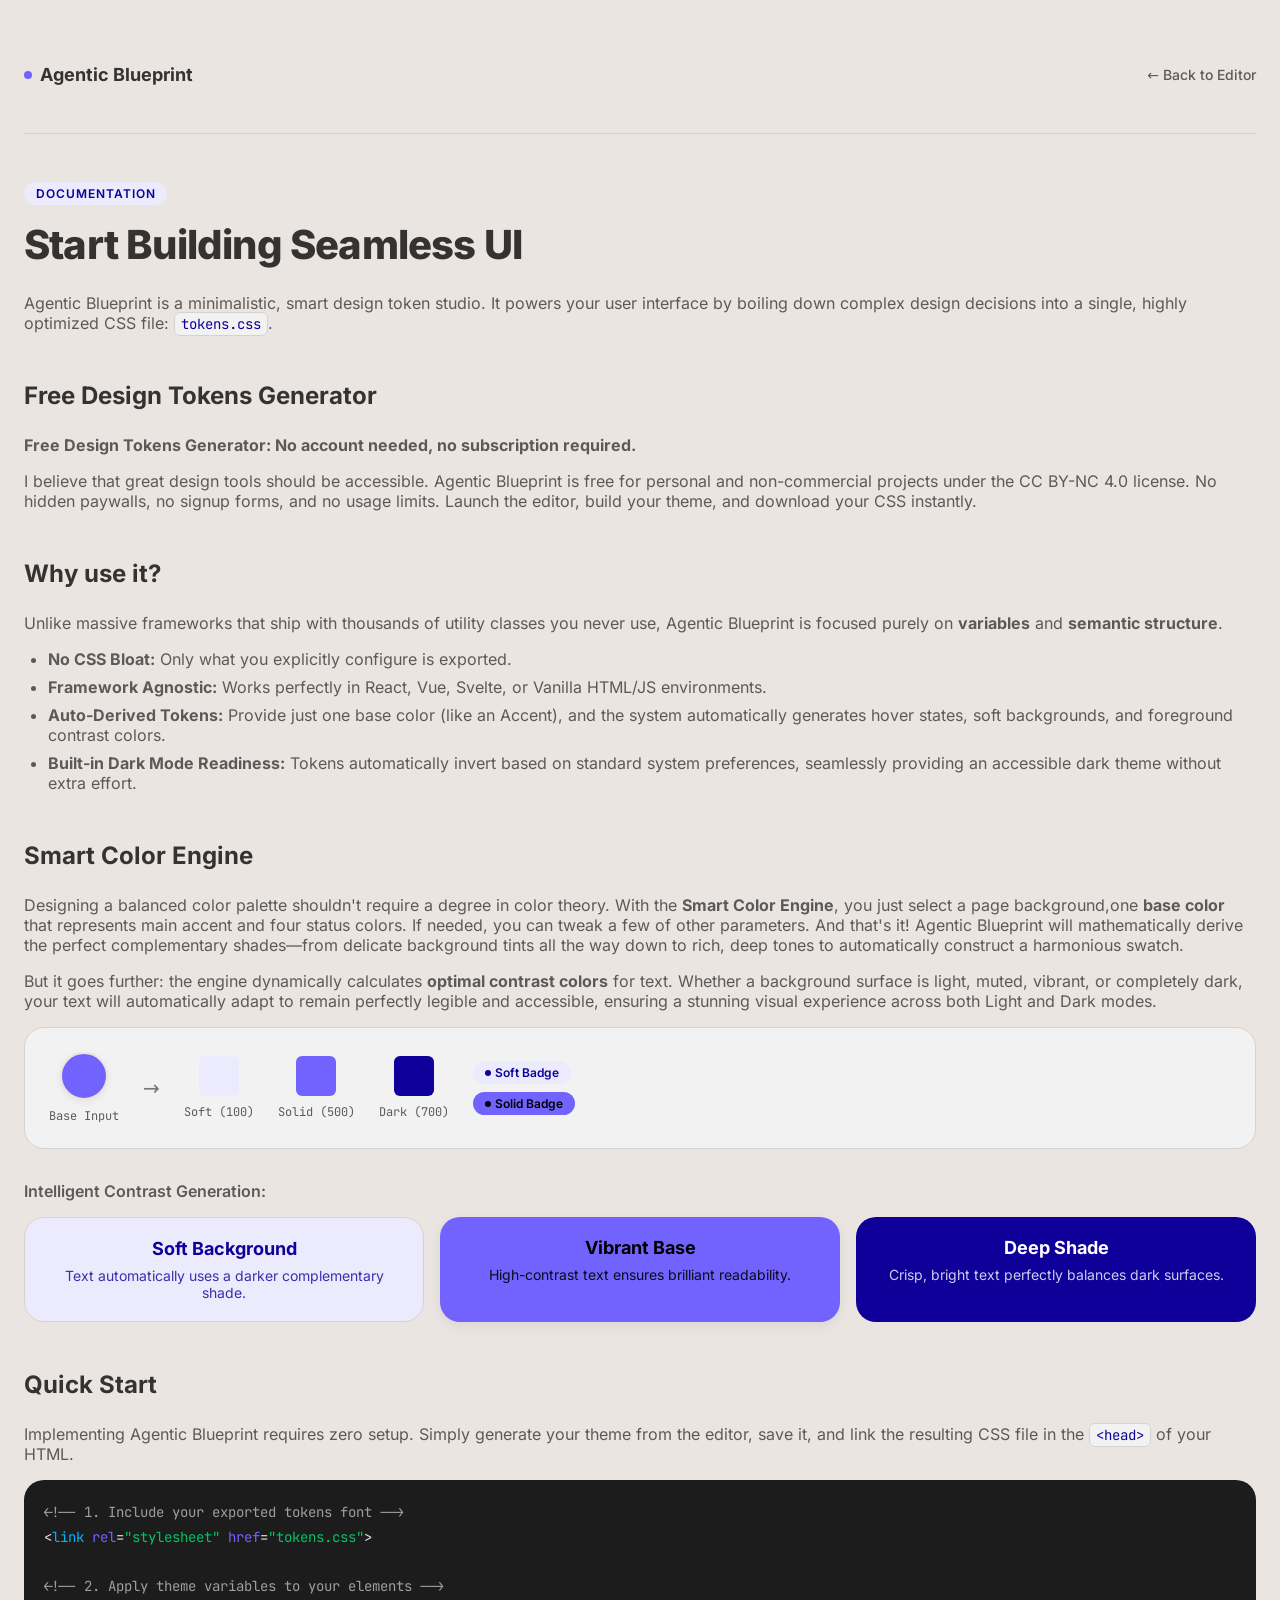
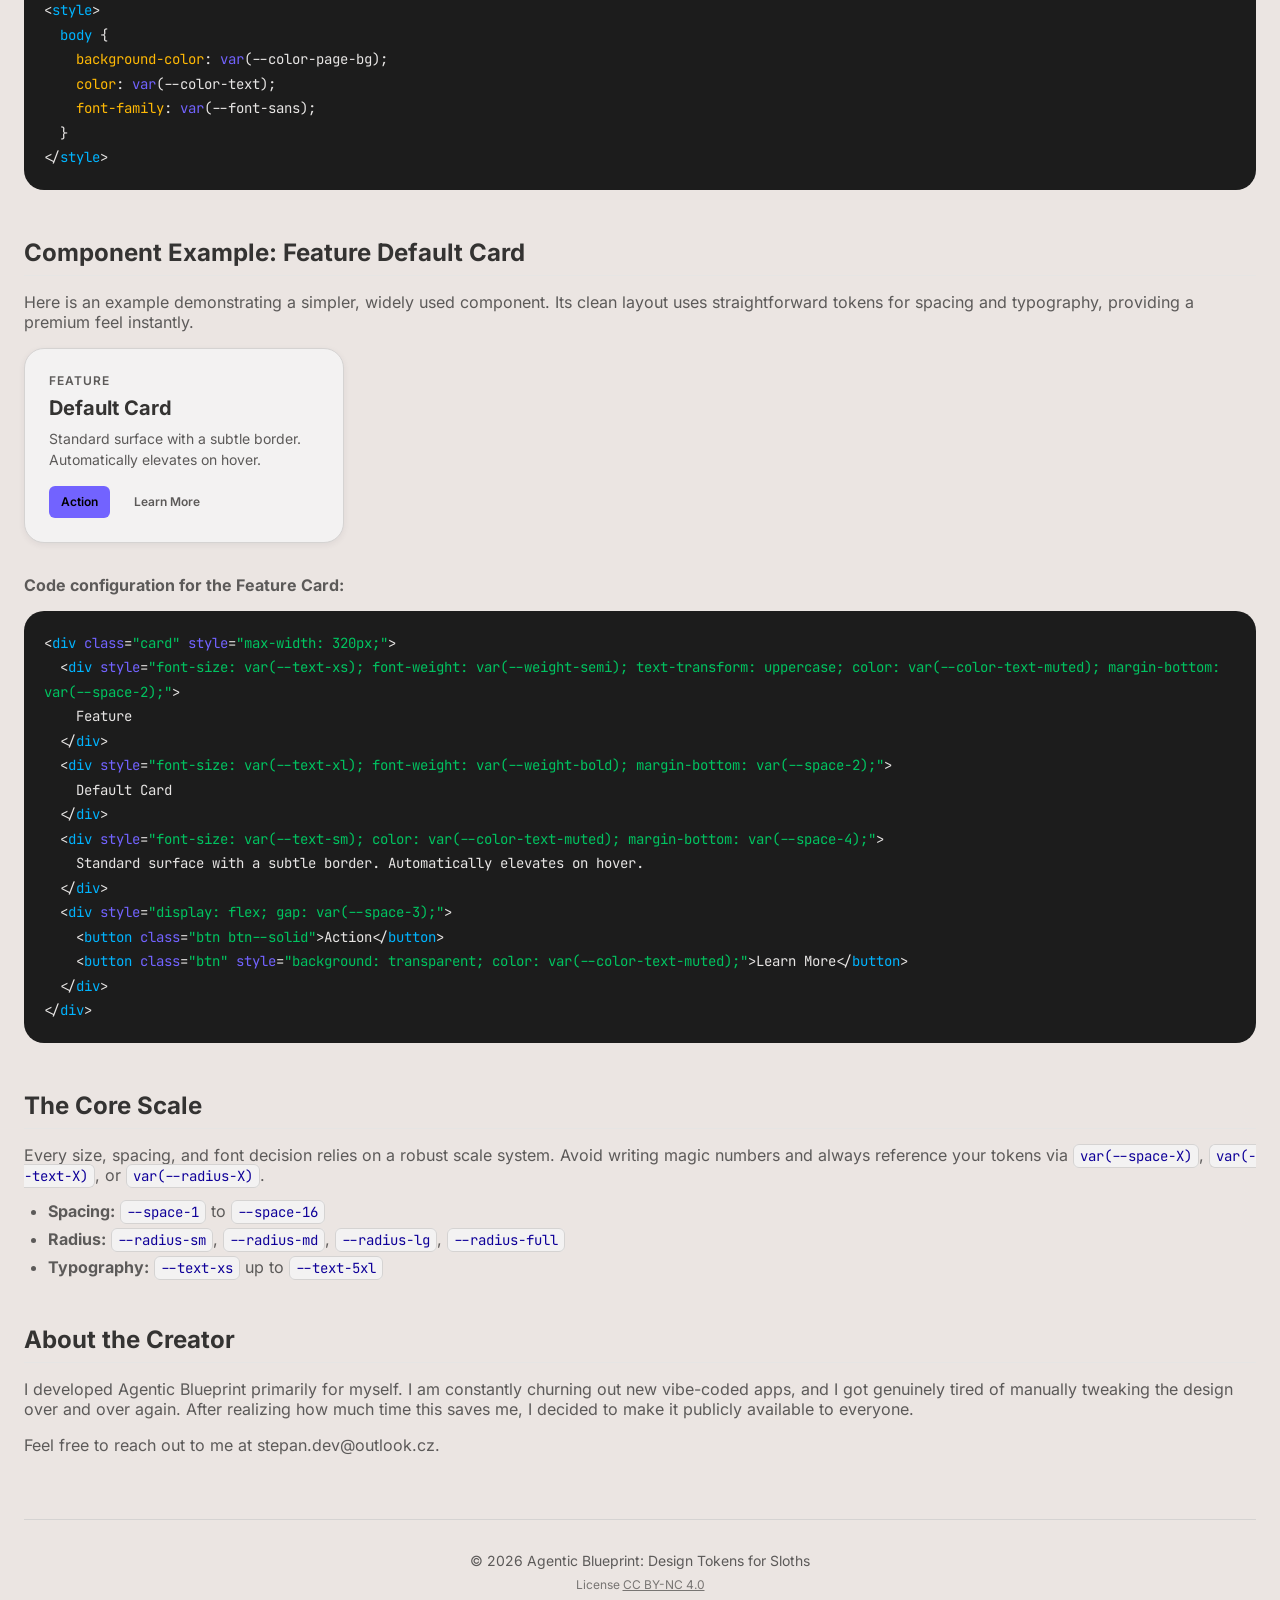
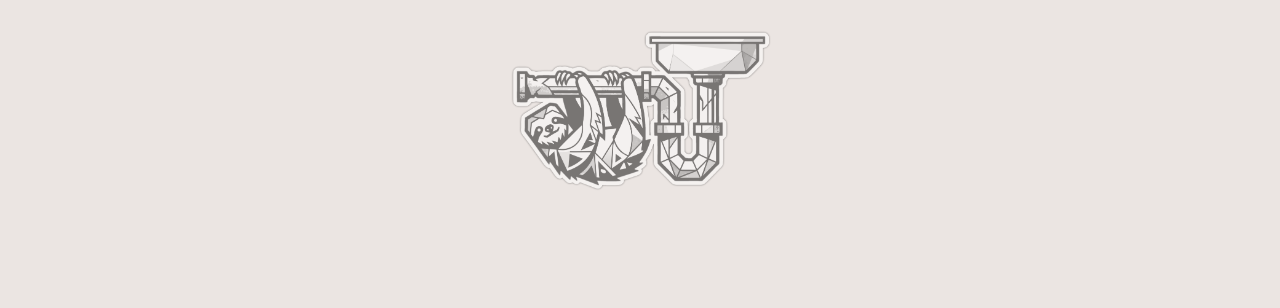
==== commit 2d48d064: "Add files via upload feat: self-host fonts locally and add opt-in consent for Google Fonts CDN (GDPR" ====
--- a/docs.html
+++ b/docs.html
@@ -9,11 +9,7 @@
         content="Official documentation for Agentic Blueprint. Learn how to confidently use tokens and build UI components rapidly.">
     <title>Documentation | Agentic Blueprint</title>
     <link rel="stylesheet" href="tokens.css">
-    <link rel="preconnect" href="https://fonts.googleapis.com">
-    <link rel="preconnect" href="https://fonts.gstatic.com" crossorigin>
-    <link
-        href="https://fonts.googleapis.com/css2?family=Inter:wght@400;500;600;700;800&family=JetBrains+Mono:wght@400;500&display=swap"
-        rel="stylesheet">
+    <link rel="stylesheet" href="fonts/fonts.css">
     <style>
         body {
             margin: 0;
--- a/tokens.css
+++ b/tokens.css
@@ -1,5 +1,6 @@
 /* ============================================================
    tokens.css — Generated by Agentic Blueprint v3.1
+   WCAG Engine: ENABLED (AA Compliant)
    ============================================================
    Production-ready design token system.
    
@@ -26,70 +27,75 @@
      ========================================================== */
 
   /* Neutrals */
-  --gray-50:  #f9f9f8;
-  --gray-100: #f3f2f2;
-  --gray-200: #e7e5e4;
-  --gray-300: #d5d3d2;
-  --gray-400: #b5b2b0;
-  --gray-500: #a19d9b;
-  --gray-600: #736f6e;
-  --gray-700: #565453;
-  --gray-800: #343332;
-  --gray-900: #1c1c1c;
+  --gray-50:  #f9f9f8;   --gray-50-fg:  var(--gray-900);
+  --gray-100: #f3f2f2;  --gray-100-fg: var(--gray-900);
+  --gray-200: #e7e5e4;  --gray-200-fg: var(--gray-900);
+  --gray-300: #d5d3d2;  --gray-300-fg: var(--gray-900);
+  --gray-400: #b5b2b0;  --gray-400-fg: var(--gray-900);
+  --gray-500: #a19d9b;  --gray-500-fg: var(--gray-900);
+  --gray-600: #736f6e;  --gray-600-fg: var(--gray-50);
+  --gray-700: #565453;  --gray-700-fg: var(--gray-50);
+  --gray-800: #343332;  --gray-800-fg: var(--gray-50);
+  --gray-900: #1c1c1c;  --gray-900-fg: var(--gray-50);
 
   /* Accent */
-  --accent-500: #7263FF;   --accent-100: #eceafd;   --accent-700: #574ad9;
+  --accent-500: #7263FF;   --accent-100: #eceafd;   --accent-700: #0f0099;
 
   /* Info (Blue) */
-  --blue-500:   #00B4FF;   --blue-100:   #eaf7fd;   --blue-700:   #2585ad;
+  --blue-500:   #00B4FF;   --blue-100:   #eaf7fd;   --blue-700:   #006c99;
 
   /* Success (Green) */
-  --green-500:  #00C461;   --green-100:  #eafdf3;   --green-700:  #1c8550;
+  --green-500:  #00C461;   --green-100:  #eafdf3;   --green-700:  #00763a;
 
   /* Warning (Yellow) */
-  --yellow-500: #FFB905;   --yellow-100: #fdf8ea;   --yellow-700: #b08925;
+  --yellow-500: #FFB905;   --yellow-100: #fdf8ea;   --yellow-700: #996e00;
 
   /* Error (Red) */
-  --red-500:    #FF564A;   --red-100:    #fdecea;   --red-700:    #d54339;
+  --red-500:    #FF564A;   --red-100:    #fdecea;   --red-700:    #990a00;
 
   /* Contrast-aware foregrounds */
-  --accent-100-fg: #7263FF;
-  --accent-500-fg: #f9f9f8;
-  --accent-700-fg: #f9f9f8;
-
-  --blue-100-fg:   #00B4FF;
-  --blue-500-fg:   #1c1c1c;
-  --blue-700-fg:   #f9f9f8;
-
-  --green-100-fg:  #00C461;
-  --green-500-fg:  #1c1c1c;
-  --green-700-fg:  #f9f9f8;
-
-  --yellow-100-fg: #FFB905;
-  --yellow-500-fg: #1c1c1c;
-  --yellow-700-fg: #1c1c1c;
-
-  --red-100-fg:    #FF564A;
-  --red-500-fg:    #f9f9f8;
-  --red-700-fg:    #f9f9f8;
+  --accent-100-fg: #0f0099;
+  --accent-500-fg: #000000;
+  --accent-700-fg: #FFFFFF;
+
+  --blue-100-fg:   #006c99;
+  --blue-500-fg:   var(--gray-900);
+  --blue-700-fg:   #FFFFFF;
+
+  --green-100-fg:  #00763a;
+  --green-500-fg:  var(--gray-900);
+  --green-700-fg:  #FFFFFF;
+
+  --yellow-100-fg: #664900;
+  --yellow-500-fg: var(--gray-900);
+  --yellow-700-fg: #FFFFFF;
+
+  --red-100-fg:    #990a00;
+  --red-500-fg:    var(--gray-900);
+  --red-700-fg:    #FFFFFF;
 
   /* ==========================================================
      2. SEMANTIC COLORS
      ========================================================== */
 
   /* Surfaces */
-  --color-page-bg:        #EBE5E2;
-  --color-surface:        #f3f2f2;
-  --color-surface-raised: #f9f9f8;
-  --color-surface-sunken: var(--gray-300);
+  --color-page-bg:              #EBE5E2;
+  --color-surface:              #f3f2f2;
+  --color-surface-raised:       #f9f9f8;
+  --color-surface-raised-alpha: rgba(249, 249, 248, 0.88);
+  --color-surface-sunken:       var(--gray-300);
   --color-overlay:        rgba(28,26,27,0.45);
 
   /* Text hierarchy: text > muted > subtle > disabled */
   --color-text:          #343332;
-  --color-text-muted:    #4f4e4c;
-  --color-text-subtle:   #6b6867;
-  --color-text-disabled: #868381;
+  --color-text-muted:    #5c5a59;
+  --color-text-subtle:   #787573;
+  --color-text-disabled: #979391;
   --color-text-invert:   var(--gray-50);
+
+  /* Links */
+  --color-link:          #0f0099;
+  --color-link-hover:    #7263FF;
 
   /* Borders: light < default < strong */
   --color-border:        #d5d3d2;
@@ -123,7 +129,7 @@
 
   /* Destructive — default / hover / active / disabled */
   --destructive-bg:           var(--red-100);
-  --destructive-fg:           var(--red-500);
+  --destructive-fg:           var(--red-100-fg);
   --destructive-hover-bg:     var(--red-500);
   --destructive-hover-fg:     var(--red-500-fg);
   --destructive-active-bg:    var(--red-700);
@@ -149,6 +155,8 @@
      ========================================================== */
 
   /* Accent (brand status) */
+  --color-accent:         var(--accent-500);
+  --color-accent-soft:    var(--accent-100);
   --status-accent-bg: var(--accent-100)    ;
   --status-accent-fg: var(--accent-100-fg) ;
 
@@ -198,6 +206,7 @@
 
   --text-xs:      0.75rem;
   --text-sm:      0.875rem;
+  --text-md:      1rem;
   --text-base:    1rem;
   --text-lg:      1.125rem;
   --text-xl:      1.25rem;
@@ -238,6 +247,8 @@
   --space-12: 48px;
   --space-16: 64px;
   --space-20: 80px;
+  --space-24: 96px;
+  --space-32: 128px;
 
   /* ==========================================================
      8. GEOMETRY
@@ -258,10 +269,6 @@
   --border-thin:   1px solid var(--color-border);
   --border-light:  1px solid var(--color-border-light);
   --border-strong: 1px solid var(--color-border-strong);
-
-  /* Card borders */
-  --card-border-width: 1px;
-  --card-border-color: #d5d3d2;
 
   /* Raw shadows */
   --shadow-xs:  0 1px 2px rgba(52,49,50,0.05);
--- a/fonts/fonts.css
+++ b/fonts/fonts.css
@@ -0,0 +1,125 @@
+/* ==========================================================================
+   Locally Hosted Fonts (Inter & JetBrains Mono)
+   GDPR Compliant — Zero external requests to third-party CDNs
+   ========================================================================== */
+
+/* --- Inter (Variable 100-900) --- */
+/* cyrillic-ext */
+@font-face {
+  font-family: 'Inter';
+  font-style: normal;
+  font-weight: 100 900;
+  font-display: swap;
+  src: url('inter-cyrillic-ext.woff2') format('woff2');
+  unicode-range: U+0460-052F, U+1C80-1C8A, U+20B4, U+2DE0-2DFF, U+A640-A69F, U+FE2E-FE2F;
+}
+/* cyrillic */
+@font-face {
+  font-family: 'Inter';
+  font-style: normal;
+  font-weight: 100 900;
+  font-display: swap;
+  src: url('inter-cyrillic.woff2') format('woff2');
+  unicode-range: U+0301, U+0400-045F, U+0490-0491, U+04B0-04B1, U+2116;
+}
+/* greek-ext */
+@font-face {
+  font-family: 'Inter';
+  font-style: normal;
+  font-weight: 100 900;
+  font-display: swap;
+  src: url('inter-greek-ext.woff2') format('woff2');
+  unicode-range: U+1F00-1FFF;
+}
+/* greek */
+@font-face {
+  font-family: 'Inter';
+  font-style: normal;
+  font-weight: 100 900;
+  font-display: swap;
+  src: url('inter-greek.woff2') format('woff2');
+  unicode-range: U+0370-0377, U+037A-037F, U+0384-038A, U+038C, U+038E-03A1, U+03A3-03FF;
+}
+/* vietnamese */
+@font-face {
+  font-family: 'Inter';
+  font-style: normal;
+  font-weight: 100 900;
+  font-display: swap;
+  src: url('inter-vietnamese.woff2') format('woff2');
+  unicode-range: U+0102-0103, U+0110-0111, U+0128-0129, U+0168-0169, U+01A0-01A1, U+01AF-01B0, U+0300-0301, U+0303-0304, U+0308-0309, U+0323, U+0329, U+1EA0-1EF9, U+20AB;
+}
+/* latin-ext */
+@font-face {
+  font-family: 'Inter';
+  font-style: normal;
+  font-weight: 100 900;
+  font-display: swap;
+  src: url('inter-latin-ext.woff2') format('woff2');
+  unicode-range: U+0100-02BA, U+02BD-02C5, U+02C7-02CC, U+02CE-02D7, U+02DD-02FF, U+0304, U+0308, U+0329, U+1D00-1DBF, U+1E00-1E9F, U+1EF2-1EFF, U+2020, U+20A0-20AB, U+20AD-20C4, U+2113, U+2C60-2C7F, U+A720-A7FF;
+}
+/* latin */
+@font-face {
+  font-family: 'Inter';
+  font-style: normal;
+  font-weight: 100 900;
+  font-display: swap;
+  src: url('inter-latin.woff2') format('woff2');
+  unicode-range: U+0000-00FF, U+0131, U+0152-0153, U+02BB-02BC, U+02C6, U+02DA, U+02DC, U+0304, U+0308, U+0329, U+2000-206F, U+20AC, U+2122, U+2191, U+2193, U+2212, U+2215, U+FEFF, U+FFFD;
+}
+
+/* --- JetBrains Mono (Variable 100-800) --- */
+/* cyrillic-ext */
+@font-face {
+  font-family: 'JetBrains Mono';
+  font-style: normal;
+  font-weight: 100 800;
+  font-display: swap;
+  src: url('jetbrains-mono-cyrillic-ext.woff2') format('woff2');
+  unicode-range: U+0460-052F, U+1C80-1C8A, U+20B4, U+2DE0-2DFF, U+A640-A69F, U+FE2E-FE2F;
+}
+/* cyrillic */
+@font-face {
+  font-family: 'JetBrains Mono';
+  font-style: normal;
+  font-weight: 100 800;
+  font-display: swap;
+  src: url('jetbrains-mono-cyrillic.woff2') format('woff2');
+  unicode-range: U+0301, U+0400-045F, U+0490-0491, U+04B0-04B1, U+2116;
+}
+/* greek */
+@font-face {
+  font-family: 'JetBrains Mono';
+  font-style: normal;
+  font-weight: 100 800;
+  font-display: swap;
+  src: url('jetbrains-mono-greek.woff2') format('woff2');
+  unicode-range: U+0370-0377, U+037A-037F, U+0384-038A, U+038C, U+038E-03A1, U+03A3-03FF;
+}
+/* vietnamese */
+@font-face {
+  font-family: 'JetBrains Mono';
+  font-style: normal;
+  font-weight: 100 800;
+  font-display: swap;
+  src: url('jetbrains-mono-vietnamese.woff2') format('woff2');
+  unicode-range: U+0102-0103, U+0110-0111, U+0128-0129, U+0168-0169, U+01A0-01A1, U+01AF-01B0, U+0300-0301, U+0303-0304, U+0308-0309, U+0323, U+0329, U+1EA0-1EF9, U+20AB;
+}
+/* latin-ext */
+@font-face {
+  font-family: 'JetBrains Mono';
+  font-style: normal;
+  font-weight: 100 800;
+  font-display: swap;
+  src: url('jetbrains-mono-latin-ext.woff2') format('woff2');
+  unicode-range: U+0100-02BA, U+02BD-02C5, U+02C7-02CC, U+02CE-02D7, U+02DD-02FF, U+0304, U+0308, U+0329, U+1D00-1DBF, U+1E00-1E9F, U+1EF2-1EFF, U+2020, U+20A0-20AB, U+20AD-20C4, U+2113, U+2C60-2C7F, U+A720-A7FF;
+}
+/* latin */
+@font-face {
+  font-family: 'JetBrains Mono';
+  font-style: normal;
+  font-weight: 100 800;
+  font-display: swap;
+  src: url('jetbrains-mono-latin.woff2') format('woff2');
+  unicode-range: U+0000-00FF, U+0131, U+0152-0153, U+02BB-02BC, U+02C6, U+02DA, U+02DC, U+0304, U+0308, U+0329, U+2000-206F, U+20AC, U+2122, U+2191, U+2193, U+2212, U+2215, U+FEFF, U+FFFD;
+}
